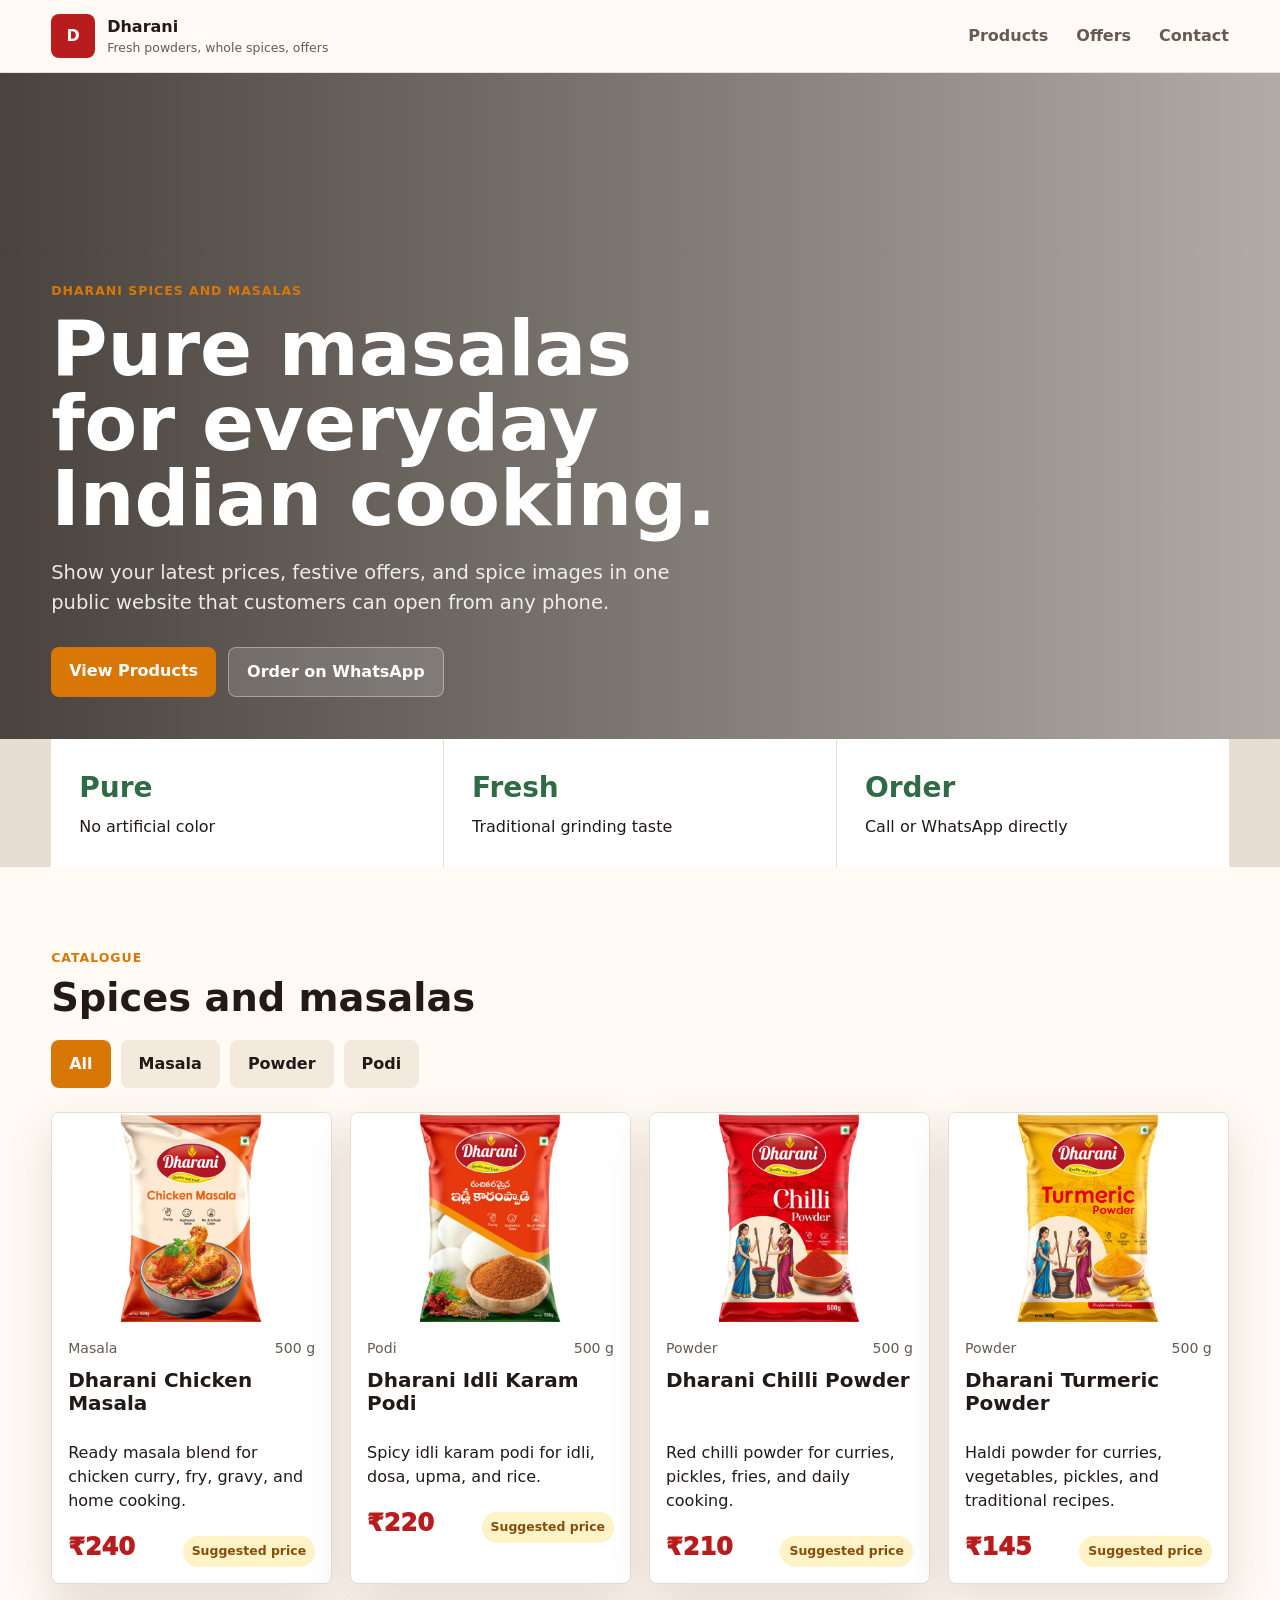
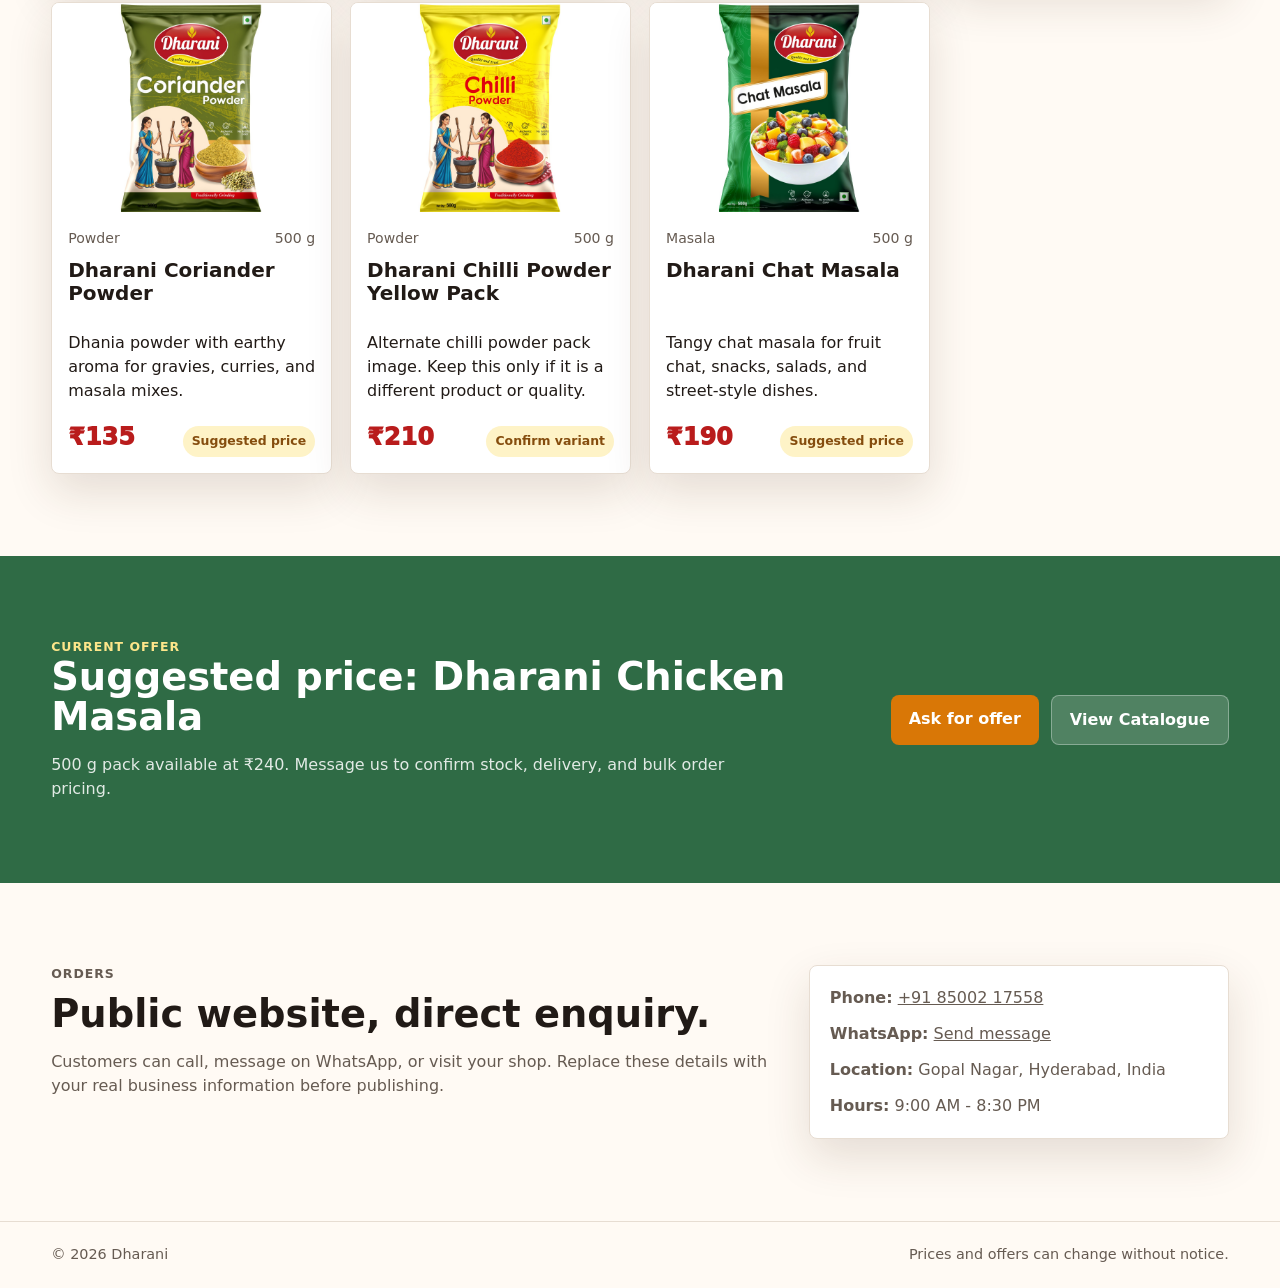
==== index.html @ 0cfca2ae "Update homepage highlights" ====
<!doctype html>
<html lang="en">
  <head>
    <meta charset="utf-8">
    <meta name="viewport" content="width=device-width, initial-scale=1">
    <meta name="description" content="Dharani fresh Indian spices and masalas with public offers, prices, and direct WhatsApp ordering.">
    <title>Dharani Spices and Masalas</title>
    <link rel="preconnect" href="https://images.unsplash.com">
    <link rel="stylesheet" href="styles.css">
    <script src="https://identity.netlify.com/v1/netlify-identity-widget.js"></script>
  </head>
  <body>
    <header class="site-header">
      <a class="brand" href="#top" aria-label="Dharani home">
        <span class="brand-mark">D</span>
        <span>
          <strong>Dharani</strong>
          <small>Fresh powders, whole spices, offers</small>
        </span>
      </a>
      <nav class="nav" aria-label="Primary navigation">
        <a href="#products">Products</a>
        <a href="#offers">Offers</a>
        <a href="#contact">Contact</a>
      </nav>
    </header>

    <main id="top">
      <section class="hero">
        <div class="hero-copy">
          <p class="eyebrow">Dharani spices and masalas</p>
          <h1>Pure masalas for everyday Indian cooking.</h1>
          <p class="hero-text">Show your latest prices, festive offers, and spice images in one public website that customers can open from any phone.</p>
          <div class="hero-actions">
            <a class="button primary" href="#products">View Products</a>
            <a class="button secondary" id="whatsappHero" href="#contact">Order on WhatsApp</a>
          </div>
        </div>
      </section>

      <section class="section intro" aria-label="Store highlights">
        <div>
          <span class="metric">Pure</span>
          <span>No artificial color</span>
        </div>
        <div>
          <span class="metric">Fresh</span>
          <span>Traditional grinding taste</span>
        </div>
        <div>
          <span class="metric">Order</span>
          <span>Call or WhatsApp directly</span>
        </div>
      </section>

      <section class="section" id="products">
        <div class="section-heading">
          <p class="eyebrow">Catalogue</p>
          <h2>Spices and masalas</h2>
        </div>
        <div class="toolbar" role="group" aria-label="Product filters">
          <button class="filter active" type="button" data-filter="all">All</button>
          <button class="filter" type="button" data-filter="Masala">Masala</button>
          <button class="filter" type="button" data-filter="Powder">Powder</button>
          <button class="filter" type="button" data-filter="Podi">Podi</button>
        </div>
        <div class="product-grid" id="productGrid" aria-live="polite"></div>
      </section>

      <section class="section offer-band" id="offers">
        <div>
          <p class="eyebrow">Current offer</p>
          <h2 id="offerTitle">Loading offer...</h2>
          <p id="offerText">Please wait while products are loaded.</p>
        </div>
        <div class="offer-actions">
          <a class="button primary" id="offerWhatsapp" href="#contact">Ask for offer</a>
          <a class="button light" href="downloads/dharani-catalogue.pdf" target="_blank" rel="noopener">View Catalogue</a>
        </div>
      </section>

      <section class="section contact" id="contact">
        <div>
          <p class="eyebrow">Orders</p>
          <h2>Public website, direct enquiry.</h2>
          <p>Customers can call, message on WhatsApp, or visit your shop. Replace these details with your real business information before publishing.</p>
        </div>
        <div class="contact-panel">
          <p><strong>Phone:</strong> <a id="phoneLink" href="tel:+918500217558">+91 85002 17558</a></p>
          <p><strong>WhatsApp:</strong> <a id="whatsappLink" href="https://wa.me/918500217558">Send message</a></p>
          <p><strong>Location:</strong> Gopal Nagar, Hyderabad, India</p>
          <p><strong>Hours:</strong> 9:00 AM - 8:30 PM</p>
        </div>
      </section>
    </main>

    <footer class="footer">
      <span>&copy; <span id="year"></span> Dharani</span>
      <span>Prices and offers can change without notice.</span>
    </footer>

    <script src="app.js"></script>
    <script>
      if (window.netlifyIdentity) {
        window.netlifyIdentity.on("init", (user) => {
          if (!user && window.location.hash.includes("_token=")) {
            window.netlifyIdentity.open();
          }
        });
      }
    </script>
  </body>
</html>
---- styles.css ----
:root {
  --ink: #211a16;
  --muted: #665b52;
  --line: #e7ddd2;
  --paper: #fffaf4;
  --surface: #ffffff;
  --saffron: #d97706;
  --chilli: #b91c1c;
  --leaf: #2f6b45;
  --shadow: 0 18px 45px rgba(71, 43, 24, 0.14);
}

* {
  box-sizing: border-box;
}

html {
  scroll-behavior: smooth;
}

body {
  margin: 0;
  background: var(--paper);
  color: var(--ink);
  font-family: Inter, ui-sans-serif, system-ui, -apple-system, BlinkMacSystemFont, "Segoe UI", sans-serif;
  line-height: 1.5;
}

a {
  color: inherit;
}

.site-header {
  position: sticky;
  top: 0;
  z-index: 10;
  display: flex;
  align-items: center;
  justify-content: space-between;
  gap: 20px;
  padding: 14px clamp(18px, 4vw, 52px);
  background: rgba(255, 250, 244, 0.92);
  border-bottom: 1px solid rgba(231, 221, 210, 0.85);
  backdrop-filter: blur(12px);
}

.brand {
  display: flex;
  align-items: center;
  gap: 12px;
  text-decoration: none;
}

.brand-mark {
  display: grid;
  width: 44px;
  height: 44px;
  place-items: center;
  border-radius: 8px;
  background: var(--chilli);
  color: white;
  font-weight: 800;
  letter-spacing: 0;
}

.brand strong,
.brand small {
  display: block;
}

.brand small {
  color: var(--muted);
  font-size: 0.78rem;
}

.nav {
  display: flex;
  gap: clamp(12px, 3vw, 28px);
  color: var(--muted);
  font-weight: 700;
}

.nav a {
  text-decoration: none;
}

.hero {
  min-height: 74vh;
  display: grid;
  align-items: end;
  padding: clamp(60px, 9vw, 112px) clamp(18px, 4vw, 52px) 42px;
  color: white;
  background:
    linear-gradient(90deg, rgba(33, 26, 22, 0.82), rgba(33, 26, 22, 0.35)),
    url("https://images.unsplash.com/photo-1596040033229-a9821ebd058d?auto=format&fit=crop&w=1800&q=80") center / cover;
}

.hero-copy {
  max-width: 720px;
}

.eyebrow {
  margin: 0 0 10px;
  color: var(--saffron);
  font-size: 0.78rem;
  font-weight: 900;
  letter-spacing: 0.08em;
  text-transform: uppercase;
}

.hero h1 {
  max-width: 760px;
  margin: 0;
  font-size: clamp(2.45rem, 6vw, 5.4rem);
  line-height: 0.98;
  letter-spacing: 0;
}

.hero-text {
  max-width: 620px;
  margin: 22px 0 0;
  color: rgba(255, 255, 255, 0.88);
  font-size: clamp(1rem, 2vw, 1.22rem);
}

.hero-actions {
  display: flex;
  flex-wrap: wrap;
  gap: 12px;
  margin-top: 30px;
}

.button,
.filter {
  min-height: 44px;
  border: 0;
  border-radius: 8px;
  padding: 12px 18px;
  font: inherit;
  font-weight: 850;
  text-decoration: none;
  cursor: pointer;
}

.button.primary,
.filter.active {
  background: var(--saffron);
  color: white;
}

.button.secondary {
  background: rgba(255, 255, 255, 0.14);
  color: white;
  border: 1px solid rgba(255, 255, 255, 0.35);
}

.button.light {
  background: rgba(255, 255, 255, 0.16);
  color: white;
  border: 1px solid rgba(255, 255, 255, 0.32);
}

.section {
  padding: clamp(42px, 7vw, 82px) clamp(18px, 4vw, 52px);
}

.intro {
  display: grid;
  grid-template-columns: repeat(3, minmax(0, 1fr));
  gap: 1px;
  padding-top: 0;
  padding-bottom: 0;
  background: var(--line);
}

.intro div {
  min-height: 128px;
  display: grid;
  align-content: center;
  gap: 6px;
  padding: 28px;
  background: var(--surface);
}

.metric {
  color: var(--leaf);
  font-size: 1.75rem;
  font-weight: 900;
}

.section-heading {
  max-width: 760px;
  margin-bottom: 22px;
}

.section-heading h2,
.offer-band h2,
.contact h2 {
  margin: 0;
  font-size: clamp(1.8rem, 3vw, 3rem);
  line-height: 1.05;
}

.toolbar {
  display: flex;
  flex-wrap: wrap;
  gap: 10px;
  margin-bottom: 24px;
}

.filter {
  background: #f4e9dd;
  color: var(--ink);
}

.product-grid {
  display: grid;
  grid-template-columns: repeat(4, minmax(0, 1fr));
  gap: 18px;
}

.product-card {
  overflow: hidden;
  border: 1px solid var(--line);
  border-radius: 8px;
  background: var(--surface);
  box-shadow: var(--shadow);
}

.product-card img {
  width: 100%;
  aspect-ratio: 4 / 3;
  object-fit: cover;
  display: block;
  background: #eee3d6;
}

.product-body {
  padding: 16px;
}

.product-meta {
  display: flex;
  align-items: center;
  justify-content: space-between;
  gap: 10px;
  color: var(--muted);
  font-size: 0.88rem;
}

.product-card h3 {
  min-height: 56px;
  margin: 10px 0;
  font-size: 1.25rem;
  line-height: 1.15;
}

.price-row {
  display: flex;
  align-items: baseline;
  justify-content: space-between;
  gap: 12px;
  margin-top: 14px;
}

.price {
  color: var(--chilli);
  font-size: 1.5rem;
  font-weight: 950;
}

.offer-tag {
  display: inline-flex;
  align-items: center;
  min-height: 30px;
  padding: 6px 9px;
  border-radius: 999px;
  background: #fef3c7;
  color: #854d0e;
  font-size: 0.78rem;
  font-weight: 900;
}

.offer-band {
  display: grid;
  grid-template-columns: 1fr auto;
  align-items: center;
  gap: 24px;
  background: var(--leaf);
  color: white;
}

.offer-band .eyebrow {
  color: #fde68a;
}

.offer-band p {
  max-width: 720px;
  margin-bottom: 0;
  color: rgba(255, 255, 255, 0.86);
}

.offer-actions {
  display: flex;
  flex-wrap: wrap;
  justify-content: flex-end;
  gap: 12px;
}

.contact {
  display: grid;
  grid-template-columns: minmax(0, 1fr) minmax(280px, 420px);
  gap: 28px;
  align-items: start;
}

.contact p {
  color: var(--muted);
}

.contact-panel {
  border: 1px solid var(--line);
  border-radius: 8px;
  padding: 20px;
  background: var(--surface);
  box-shadow: var(--shadow);
}

.contact-panel p {
  margin: 0 0 12px;
}

.contact-panel p:last-child {
  margin-bottom: 0;
}

.footer {
  display: flex;
  justify-content: space-between;
  gap: 18px;
  padding: 22px clamp(18px, 4vw, 52px);
  border-top: 1px solid var(--line);
  color: var(--muted);
  font-size: 0.9rem;
}

@media (max-width: 980px) {
  .product-grid {
    grid-template-columns: repeat(2, minmax(0, 1fr));
  }
}

@media (max-width: 720px) {
  .site-header,
  .footer,
  .offer-band,
  .contact {
    grid-template-columns: 1fr;
  }

  .site-header {
    display: grid;
  }

  .nav {
    width: 100%;
    justify-content: space-between;
  }

  .intro,
  .product-grid {
    grid-template-columns: 1fr;
  }

  .hero {
    min-height: 78vh;
  }
}
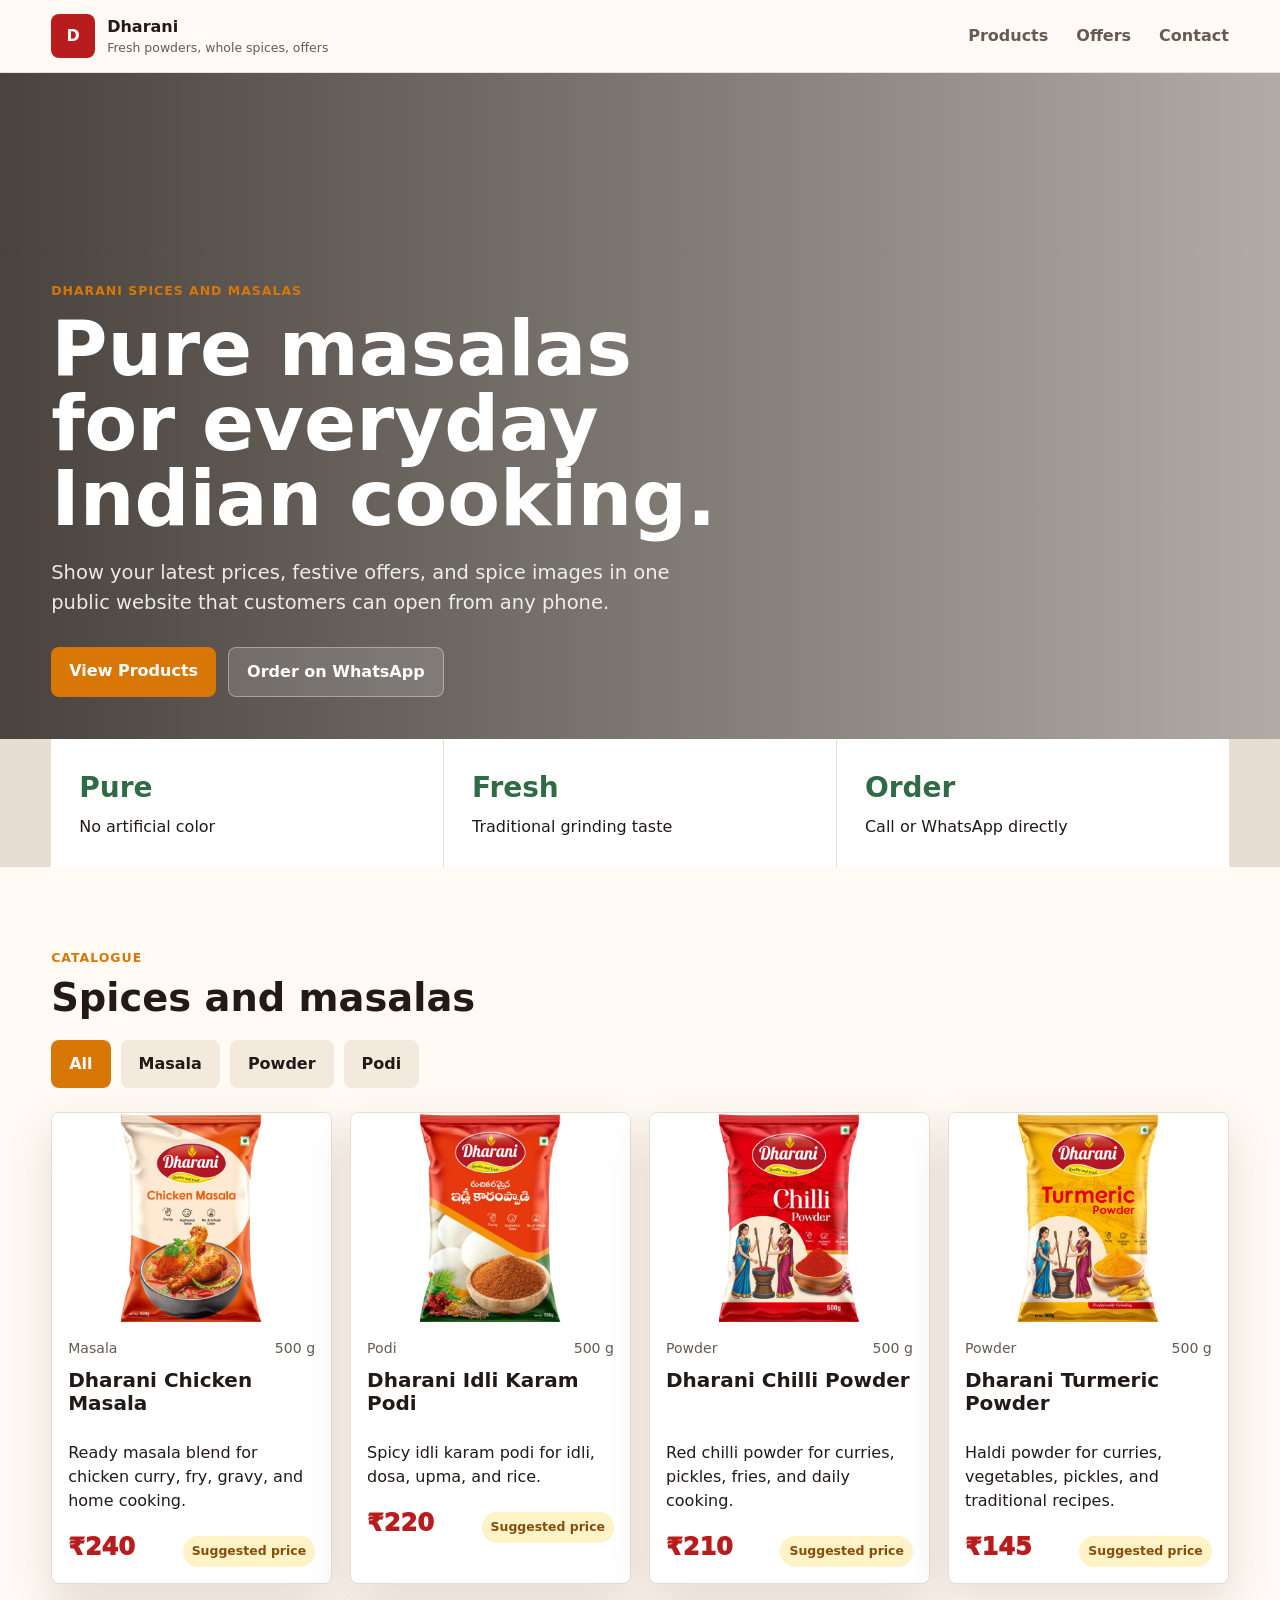
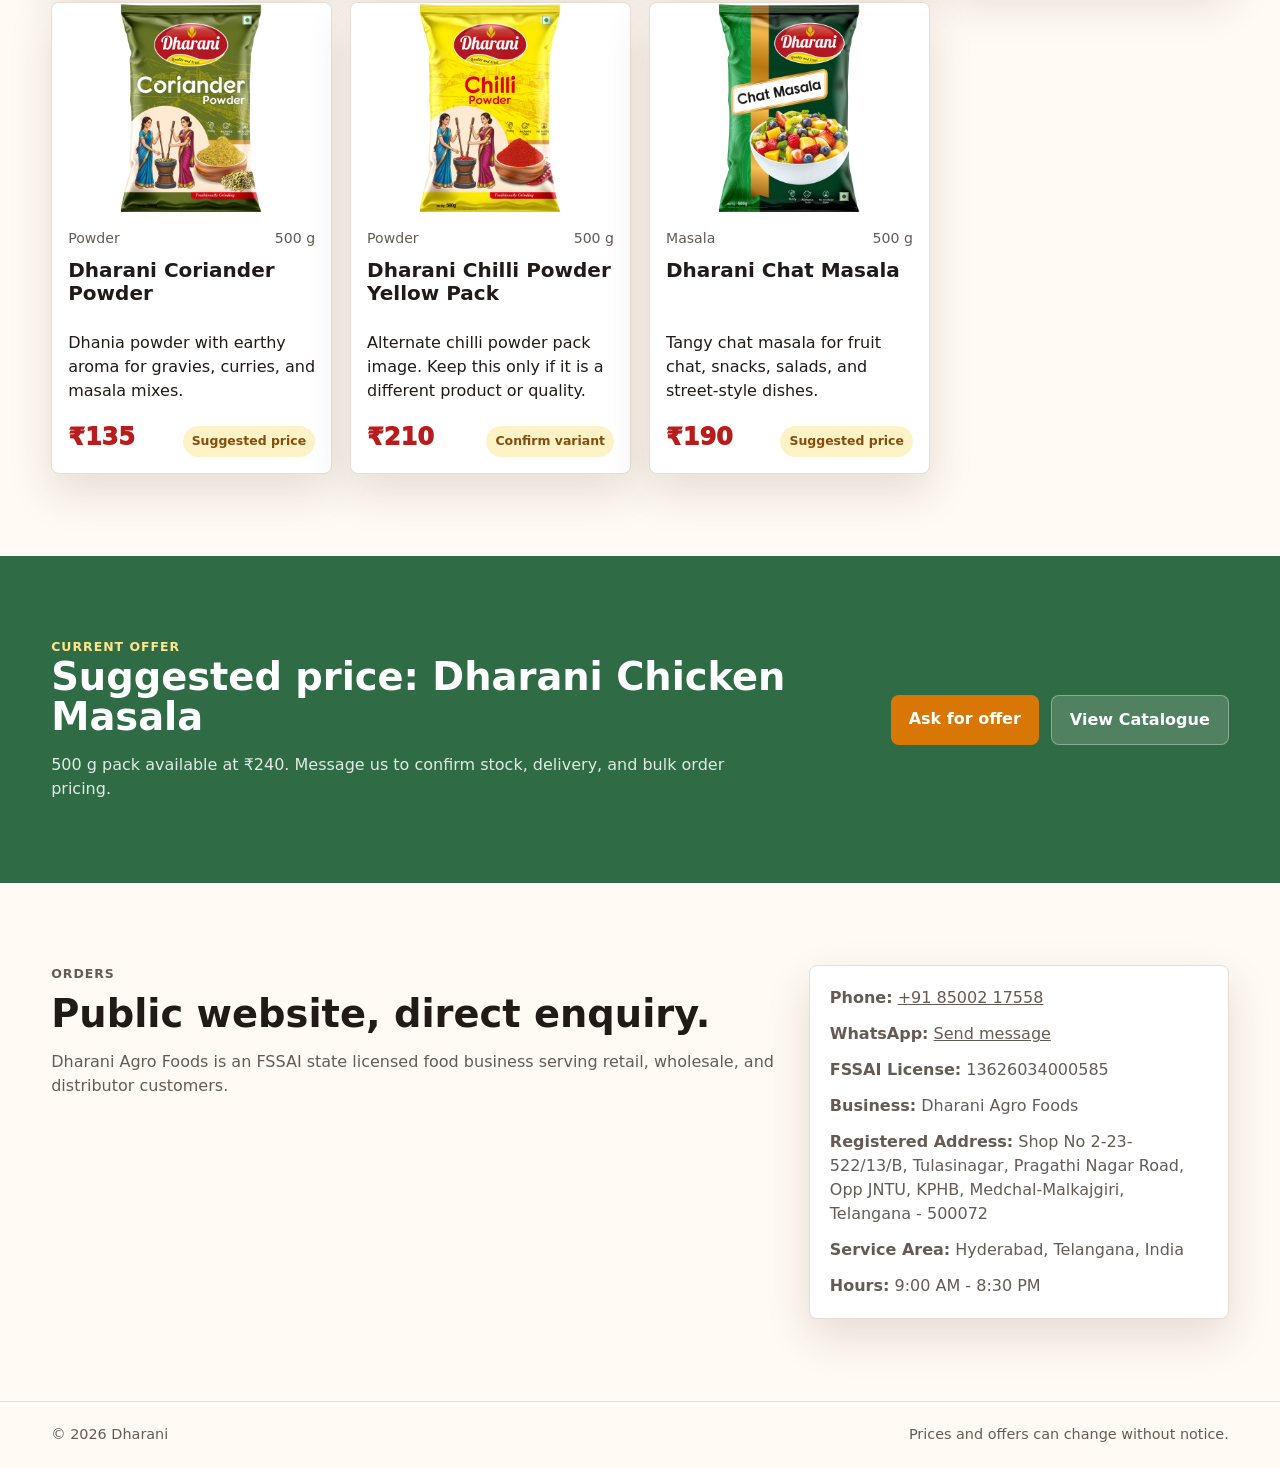
==== commit c6c48af5: "Add FSSAI business details" ====
--- a/index.html
+++ b/index.html
@@ -83,12 +83,15 @@
         <div>
           <p class="eyebrow">Orders</p>
           <h2>Public website, direct enquiry.</h2>
-          <p>Customers can call, message on WhatsApp, or visit your shop. Replace these details with your real business information before publishing.</p>
+          <p>Dharani Agro Foods is an FSSAI state licensed food business serving retail, wholesale, and distributor customers.</p>
         </div>
         <div class="contact-panel">
           <p><strong>Phone:</strong> <a id="phoneLink" href="tel:+918500217558">+91 85002 17558</a></p>
           <p><strong>WhatsApp:</strong> <a id="whatsappLink" href="https://wa.me/918500217558">Send message</a></p>
-          <p><strong>Location:</strong> Gopal Nagar, Hyderabad, India</p>
+          <p><strong>FSSAI License:</strong> 13626034000585</p>
+          <p><strong>Business:</strong> Dharani Agro Foods</p>
+          <p><strong>Registered Address:</strong> Shop No 2-23-522/13/B, Tulasinagar, Pragathi Nagar Road, Opp JNTU, KPHB, Medchal-Malkajgiri, Telangana - 500072</p>
+          <p><strong>Service Area:</strong> Hyderabad, Telangana, India</p>
           <p><strong>Hours:</strong> 9:00 AM - 8:30 PM</p>
         </div>
       </section>
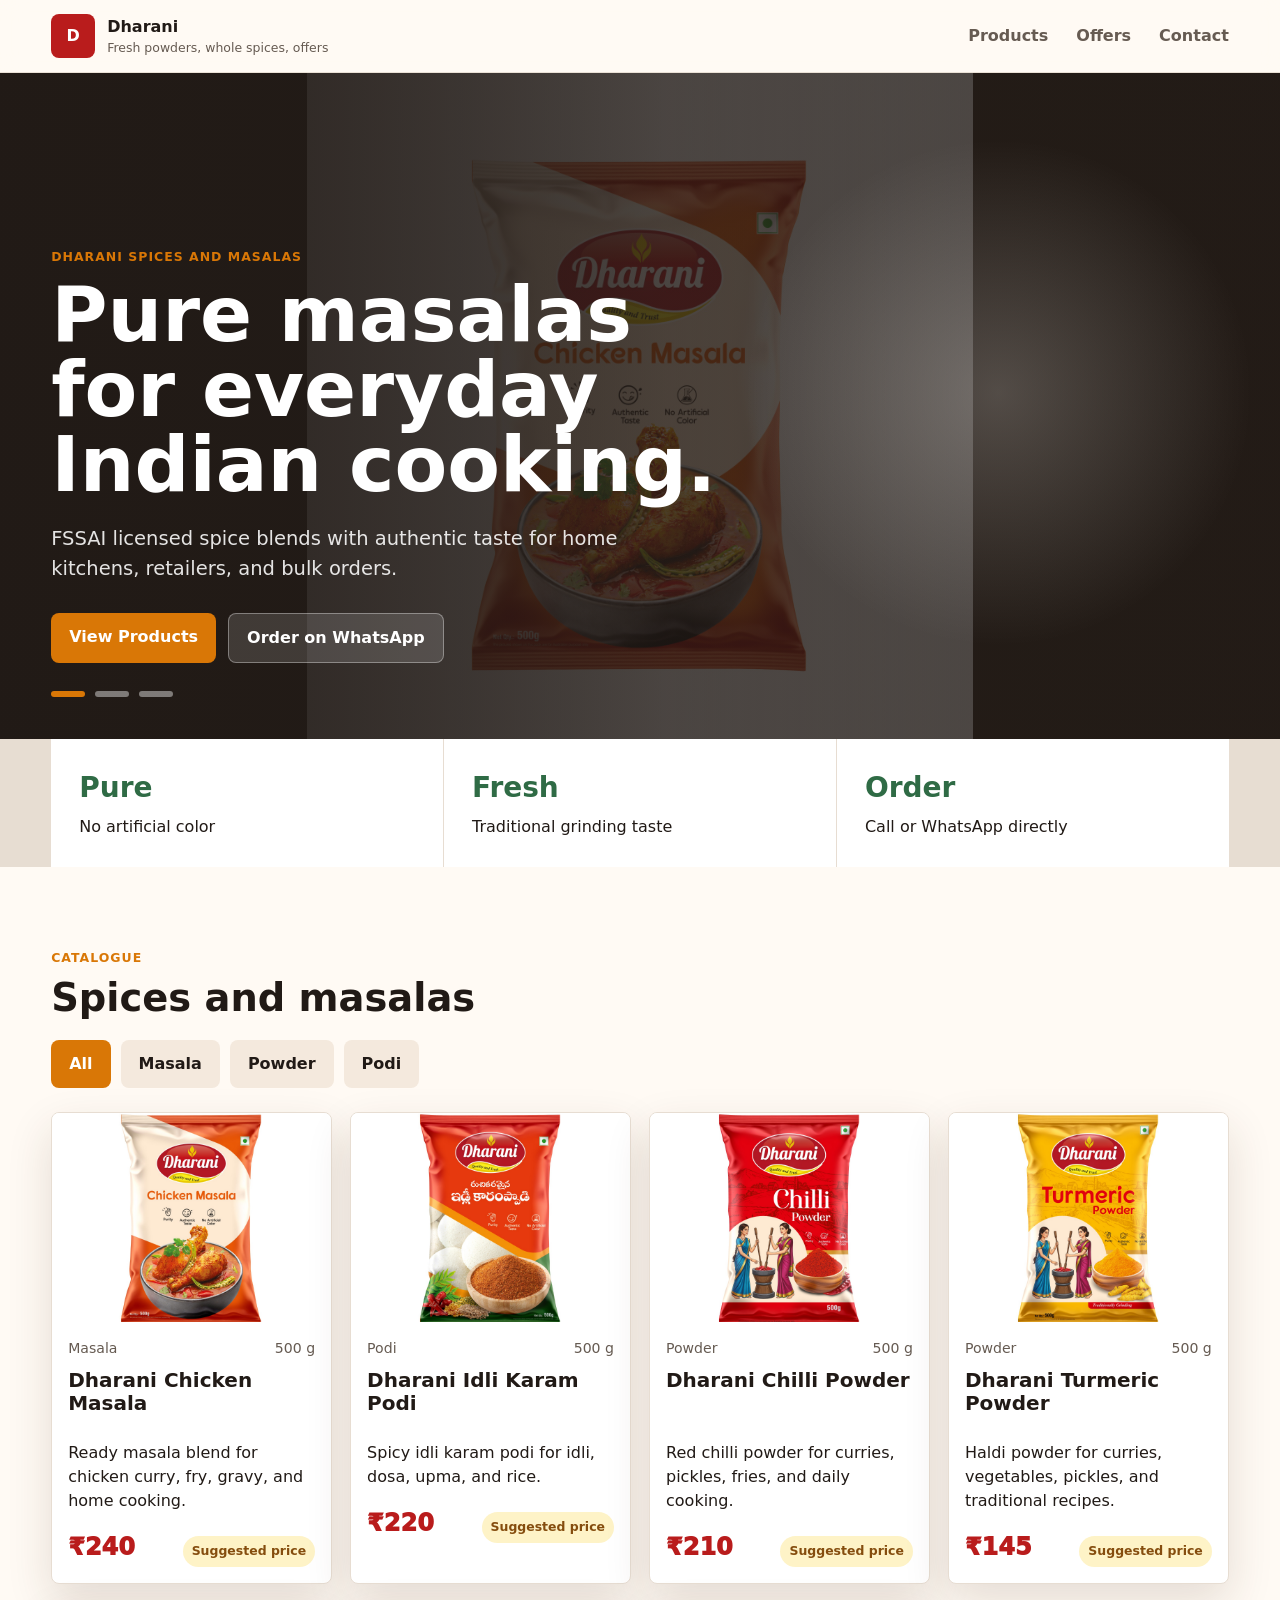
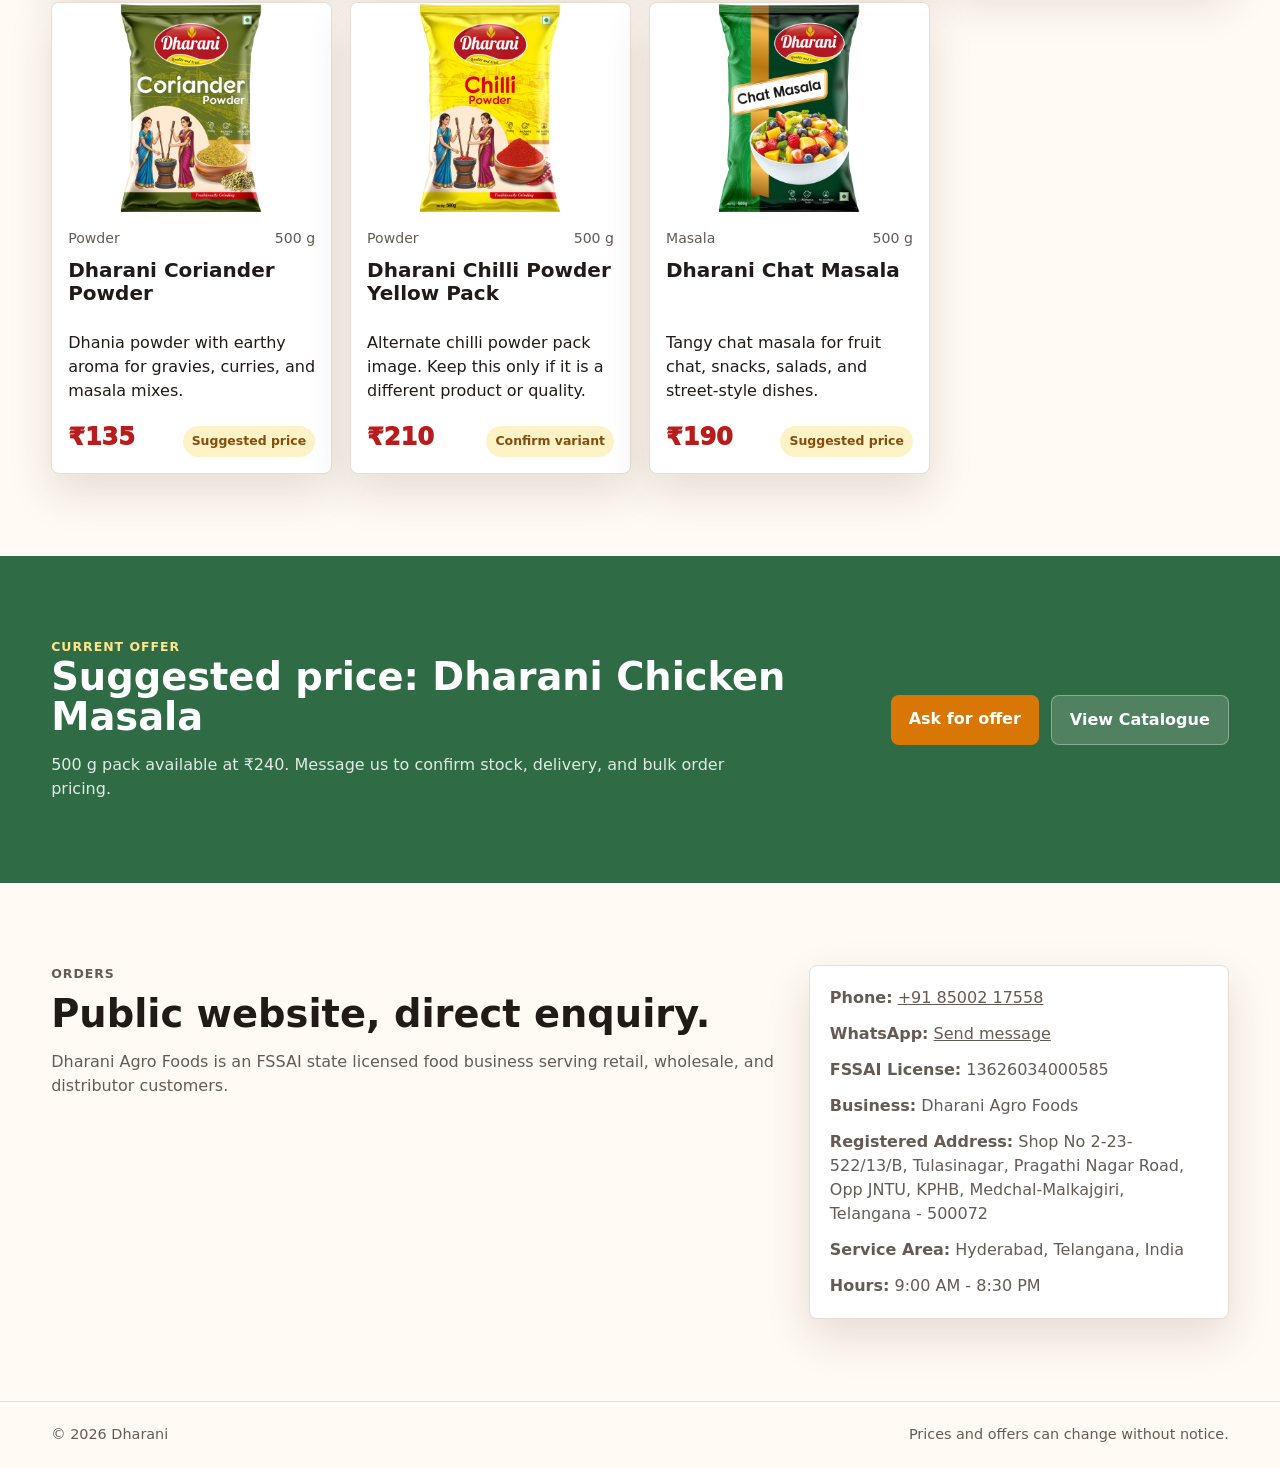
==== commit 011d8cc4: "Add rotating hero banner" ====
--- a/index.html
+++ b/index.html
@@ -26,14 +26,19 @@
     </header>
 
     <main id="top">
-      <section class="hero">
+      <section class="hero" id="hero">
         <div class="hero-copy">
-          <p class="eyebrow">Dharani spices and masalas</p>
-          <h1>Pure masalas for everyday Indian cooking.</h1>
-          <p class="hero-text">Show your latest prices, festive offers, and spice images in one public website that customers can open from any phone.</p>
+          <p class="eyebrow" id="heroEyebrow">Dharani spices and masalas</p>
+          <h1 id="heroTitle">Pure masalas for everyday Indian cooking.</h1>
+          <p class="hero-text" id="heroText">FSSAI licensed spice blends with authentic taste for home kitchens, retailers, and bulk orders.</p>
           <div class="hero-actions">
             <a class="button primary" href="#products">View Products</a>
             <a class="button secondary" id="whatsappHero" href="#contact">Order on WhatsApp</a>
+          </div>
+          <div class="hero-dots" aria-label="Featured banner slides">
+            <button class="hero-dot active" type="button" data-slide="0" aria-label="Show pure masalas slide"></button>
+            <button class="hero-dot" type="button" data-slide="1" aria-label="Show traditional grinding slide"></button>
+            <button class="hero-dot" type="button" data-slide="2" aria-label="Show wholesale orders slide"></button>
           </div>
         </div>
       </section>
--- a/styles.css
+++ b/styles.css
@@ -85,14 +85,29 @@
 }
 
 .hero {
+  position: relative;
+  isolation: isolate;
   min-height: 74vh;
   display: grid;
   align-items: end;
   padding: clamp(60px, 9vw, 112px) clamp(18px, 4vw, 52px) 42px;
   color: white;
+  overflow: hidden;
   background:
     linear-gradient(90deg, rgba(33, 26, 22, 0.82), rgba(33, 26, 22, 0.35)),
-    url("https://images.unsplash.com/photo-1596040033229-a9821ebd058d?auto=format&fit=crop&w=1800&q=80") center / cover;
+    var(--hero-image, url("images/dharani-chicken-masala-500g.jpeg")) center / contain no-repeat,
+    #2a2018;
+  transition: background-image 420ms ease;
+}
+
+.hero::before {
+  content: "";
+  position: absolute;
+  inset: 0;
+  z-index: -1;
+  background:
+    radial-gradient(circle at 78% 48%, rgba(255, 250, 244, 0.22), transparent 24%),
+    linear-gradient(90deg, rgba(33, 26, 22, 0.9), rgba(33, 26, 22, 0.56) 52%, rgba(33, 26, 22, 0.72));
 }
 
 .hero-copy {
@@ -128,6 +143,26 @@
   flex-wrap: wrap;
   gap: 12px;
   margin-top: 30px;
+}
+
+.hero-dots {
+  display: flex;
+  gap: 10px;
+  margin-top: 28px;
+}
+
+.hero-dot {
+  width: 34px;
+  height: 6px;
+  border: 0;
+  border-radius: 999px;
+  padding: 0;
+  background: rgba(255, 255, 255, 0.42);
+  cursor: pointer;
+}
+
+.hero-dot.active {
+  background: var(--saffron);
 }
 
 .button,
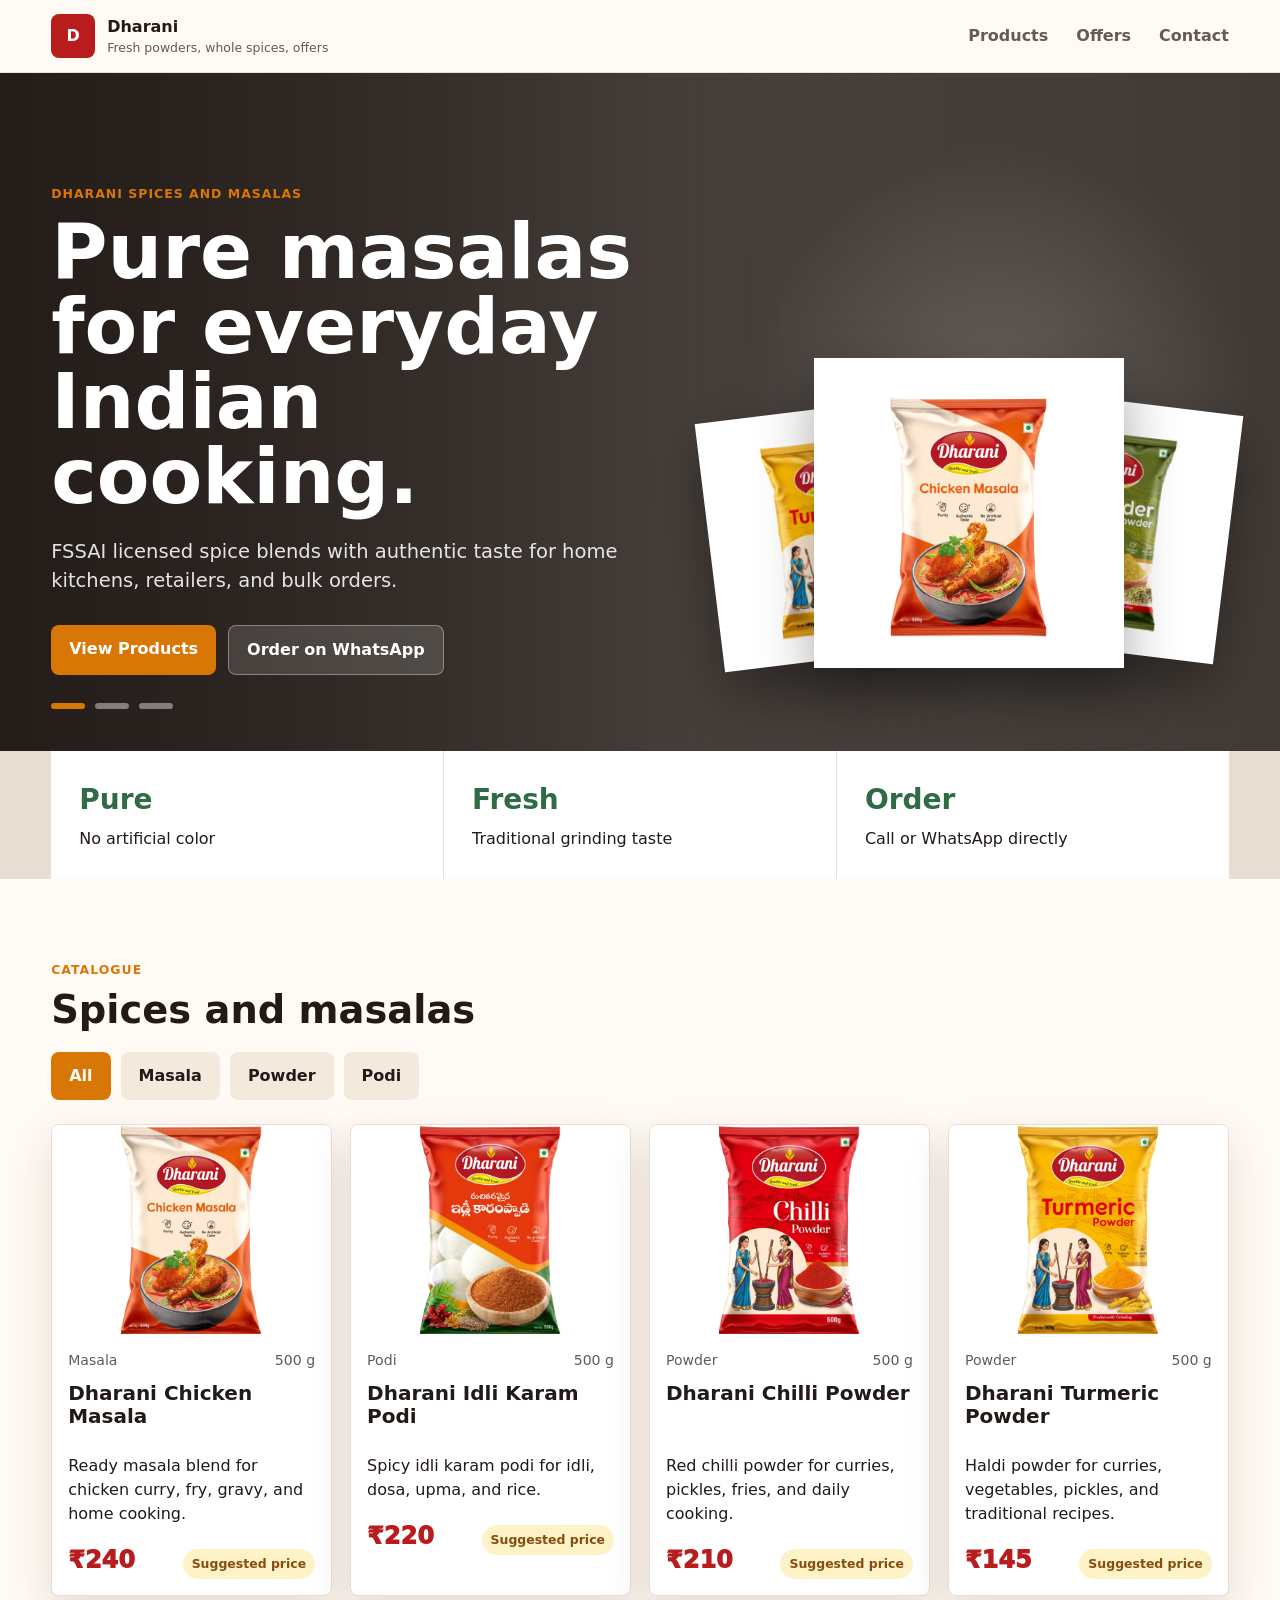
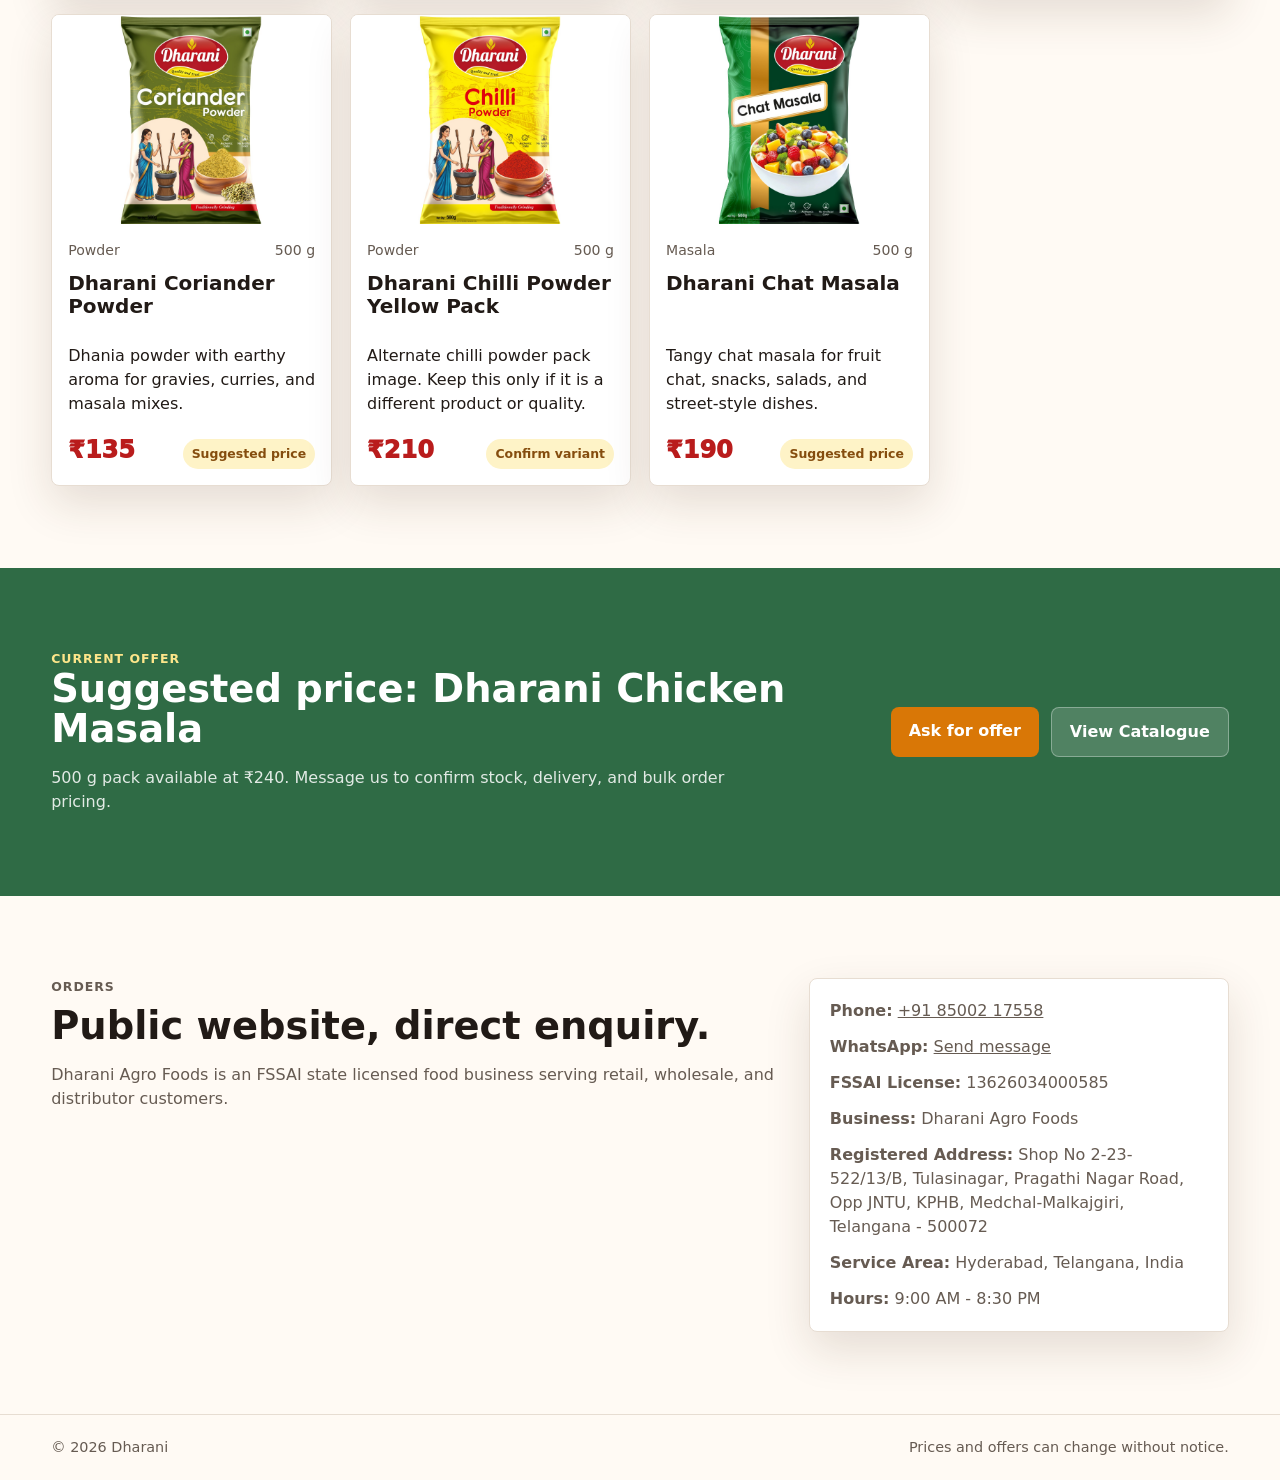
==== commit 6315d006: "Refine hero with product collage" ====
--- a/index.html
+++ b/index.html
@@ -40,6 +40,11 @@
             <button class="hero-dot" type="button" data-slide="1" aria-label="Show traditional grinding slide"></button>
             <button class="hero-dot" type="button" data-slide="2" aria-label="Show wholesale orders slide"></button>
           </div>
+        </div>
+        <div class="hero-collage" aria-hidden="true">
+          <img class="hero-pack hero-pack-main" src="images/dharani-chicken-masala-500g.jpeg" alt="">
+          <img class="hero-pack hero-pack-left" src="images/dharani-turmeric-powder-500g.jpeg" alt="">
+          <img class="hero-pack hero-pack-right" src="images/dharani-coriander-powder-500g.jpeg" alt="">
         </div>
       </section>
 
--- a/styles.css
+++ b/styles.css
@@ -89,14 +89,15 @@
   isolation: isolate;
   min-height: 74vh;
   display: grid;
+  grid-template-columns: minmax(0, 1fr) minmax(320px, 42vw);
   align-items: end;
+  gap: clamp(20px, 4vw, 52px);
   padding: clamp(60px, 9vw, 112px) clamp(18px, 4vw, 52px) 42px;
   color: white;
   overflow: hidden;
   background:
-    linear-gradient(90deg, rgba(33, 26, 22, 0.82), rgba(33, 26, 22, 0.35)),
-    var(--hero-image, url("images/dharani-chicken-masala-500g.jpeg")) center / contain no-repeat,
-    #2a2018;
+    linear-gradient(90deg, rgba(33, 26, 22, 0.88), rgba(33, 26, 22, 0.5)),
+    url("https://images.unsplash.com/photo-1596040033229-a9821ebd058d?auto=format&fit=crop&w=1800&q=80") center / cover;
   transition: background-image 420ms ease;
 }
 
@@ -106,12 +107,52 @@
   inset: 0;
   z-index: -1;
   background:
-    radial-gradient(circle at 78% 48%, rgba(255, 250, 244, 0.22), transparent 24%),
-    linear-gradient(90deg, rgba(33, 26, 22, 0.9), rgba(33, 26, 22, 0.56) 52%, rgba(33, 26, 22, 0.72));
+    radial-gradient(circle at 78% 48%, rgba(255, 250, 244, 0.18), transparent 24%),
+    linear-gradient(90deg, rgba(33, 26, 22, 0.9), rgba(33, 26, 22, 0.5) 52%, rgba(33, 26, 22, 0.72));
 }
 
 .hero-copy {
   max-width: 720px;
+}
+
+.hero-collage {
+  position: relative;
+  align-self: center;
+  width: min(100%, 520px);
+  height: clamp(300px, 43vw, 520px);
+  margin-left: auto;
+}
+
+.hero-pack {
+  position: absolute;
+  display: block;
+  width: clamp(150px, 20vw, 250px);
+  aspect-ratio: 4 / 5;
+  object-fit: contain;
+  border-radius: 8px;
+  filter: drop-shadow(0 24px 28px rgba(0, 0, 0, 0.34));
+}
+
+.hero-pack-main {
+  z-index: 3;
+  left: 50%;
+  bottom: 0;
+  width: clamp(190px, 25vw, 310px);
+  transform: translateX(-50%);
+}
+
+.hero-pack-left {
+  z-index: 2;
+  left: 0;
+  bottom: 18px;
+  transform: rotate(-7deg);
+}
+
+.hero-pack-right {
+  z-index: 1;
+  right: 0;
+  bottom: 26px;
+  transform: rotate(7deg);
 }
 
 .eyebrow {
@@ -408,6 +449,21 @@
   }
 
   .hero {
+    grid-template-columns: 1fr;
     min-height: 78vh;
   }
-}
+
+  .hero-collage {
+    width: min(100%, 360px);
+    height: 230px;
+    margin: 22px auto 0;
+  }
+
+  .hero-pack {
+    width: 130px;
+  }
+
+  .hero-pack-main {
+    width: 170px;
+  }
+}
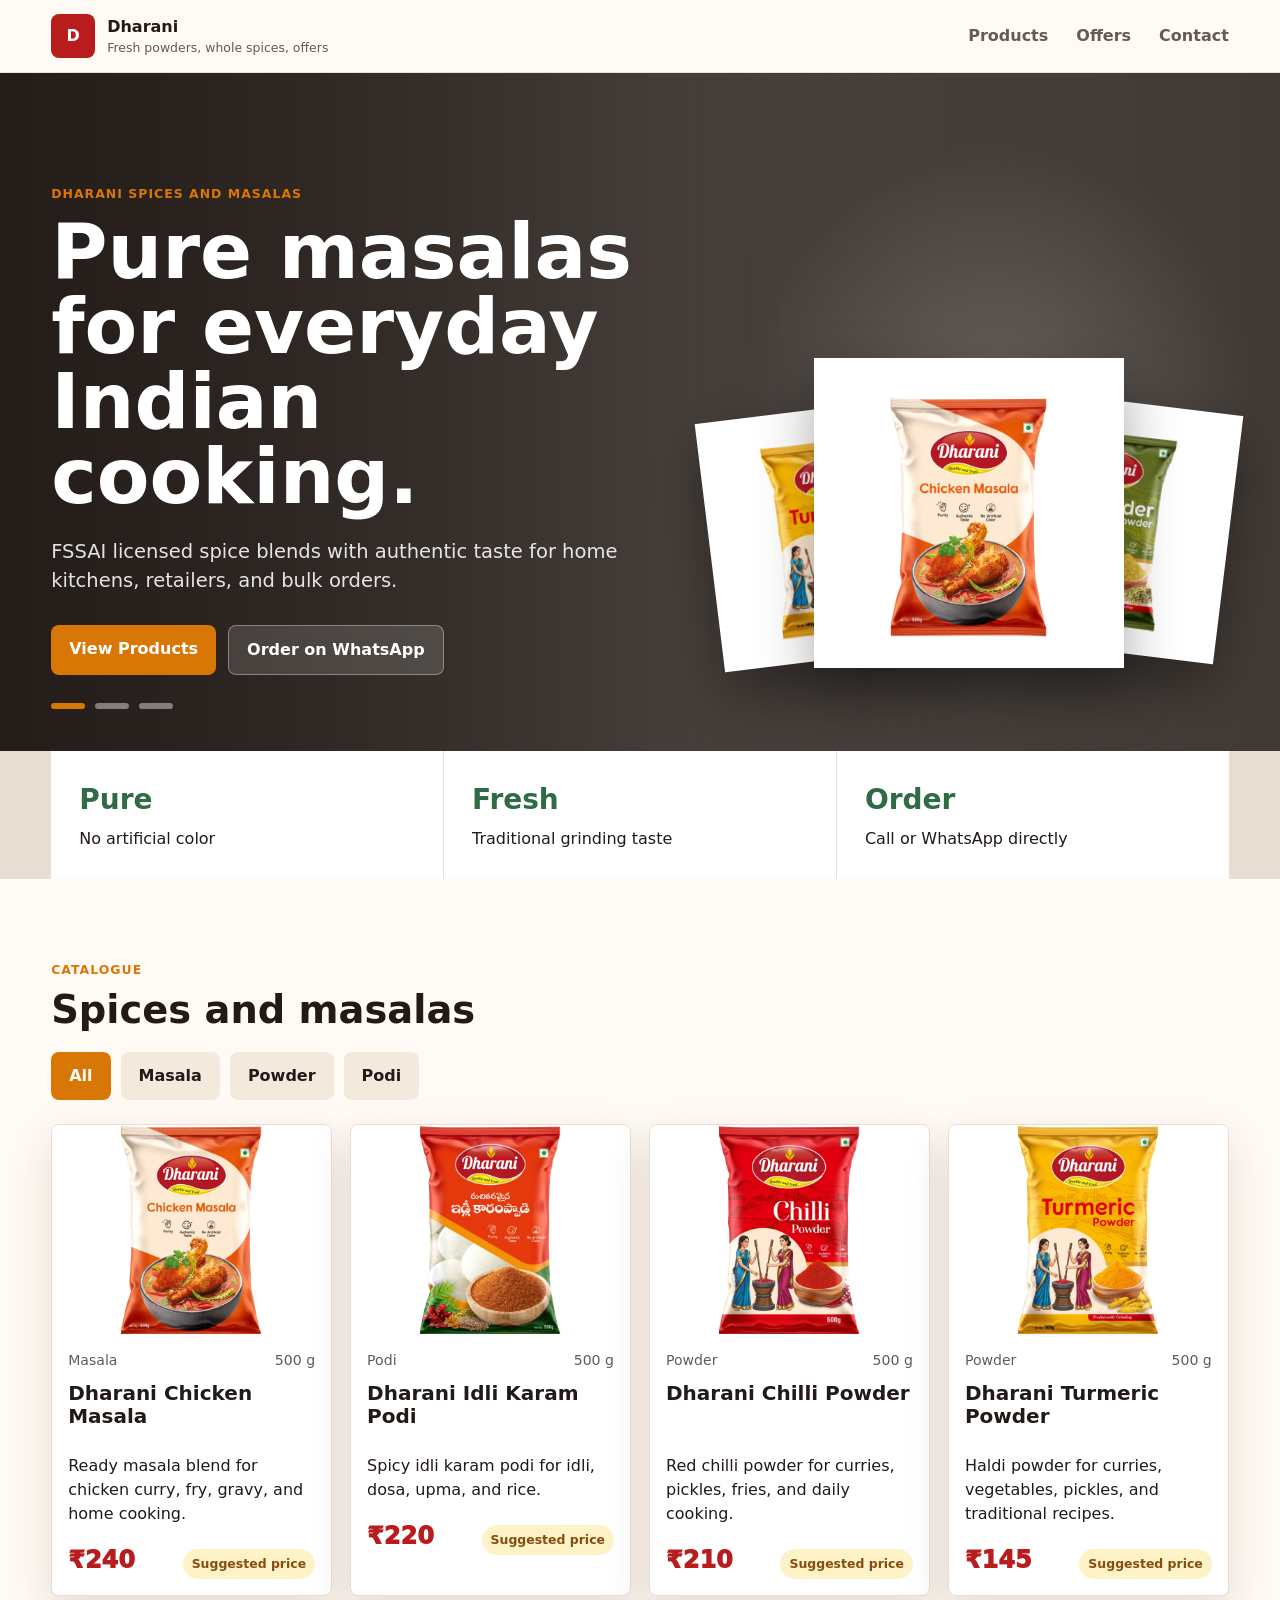
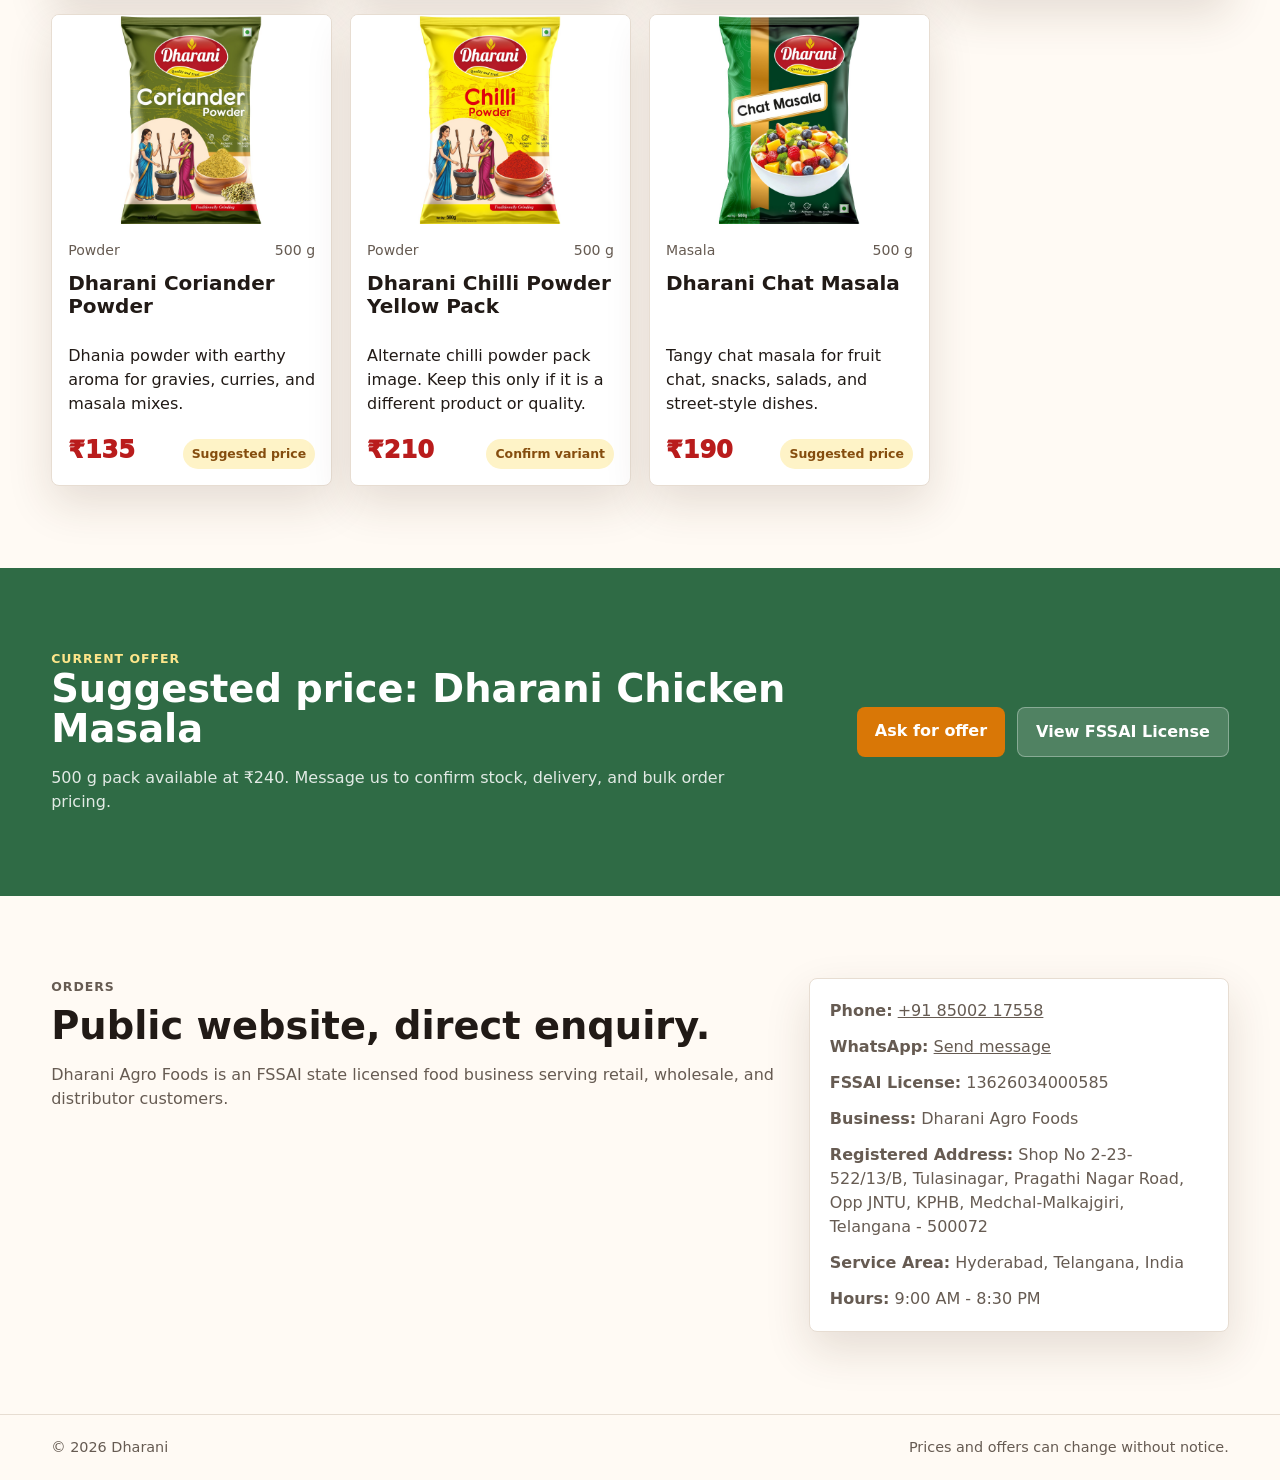
==== commit b7db688e: "Clarify FSSAI license link" ====
--- a/index.html
+++ b/index.html
@@ -85,7 +85,7 @@
         </div>
         <div class="offer-actions">
           <a class="button primary" id="offerWhatsapp" href="#contact">Ask for offer</a>
-          <a class="button light" href="downloads/dharani-catalogue.pdf" target="_blank" rel="noopener">View Catalogue</a>
+          <a class="button light" href="downloads/dharani-catalogue.pdf" target="_blank" rel="noopener">View FSSAI License</a>
         </div>
       </section>
 
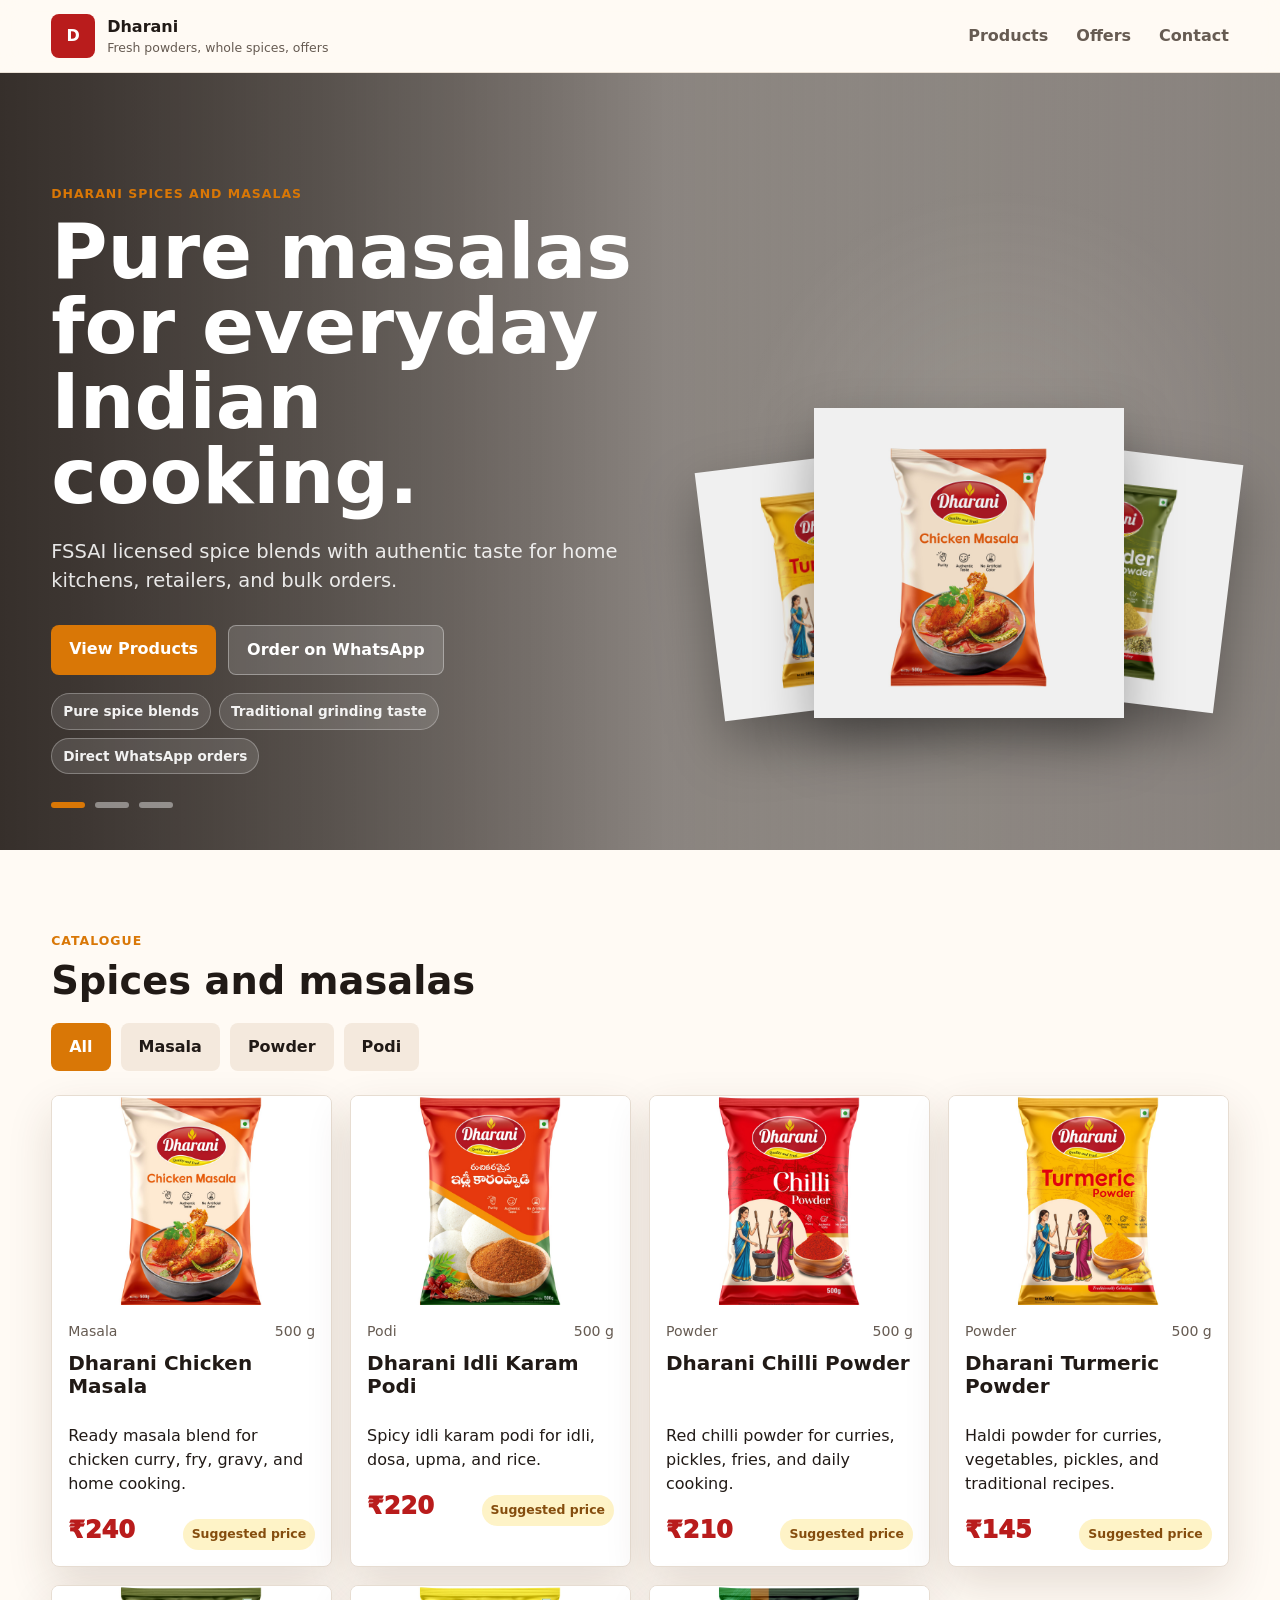
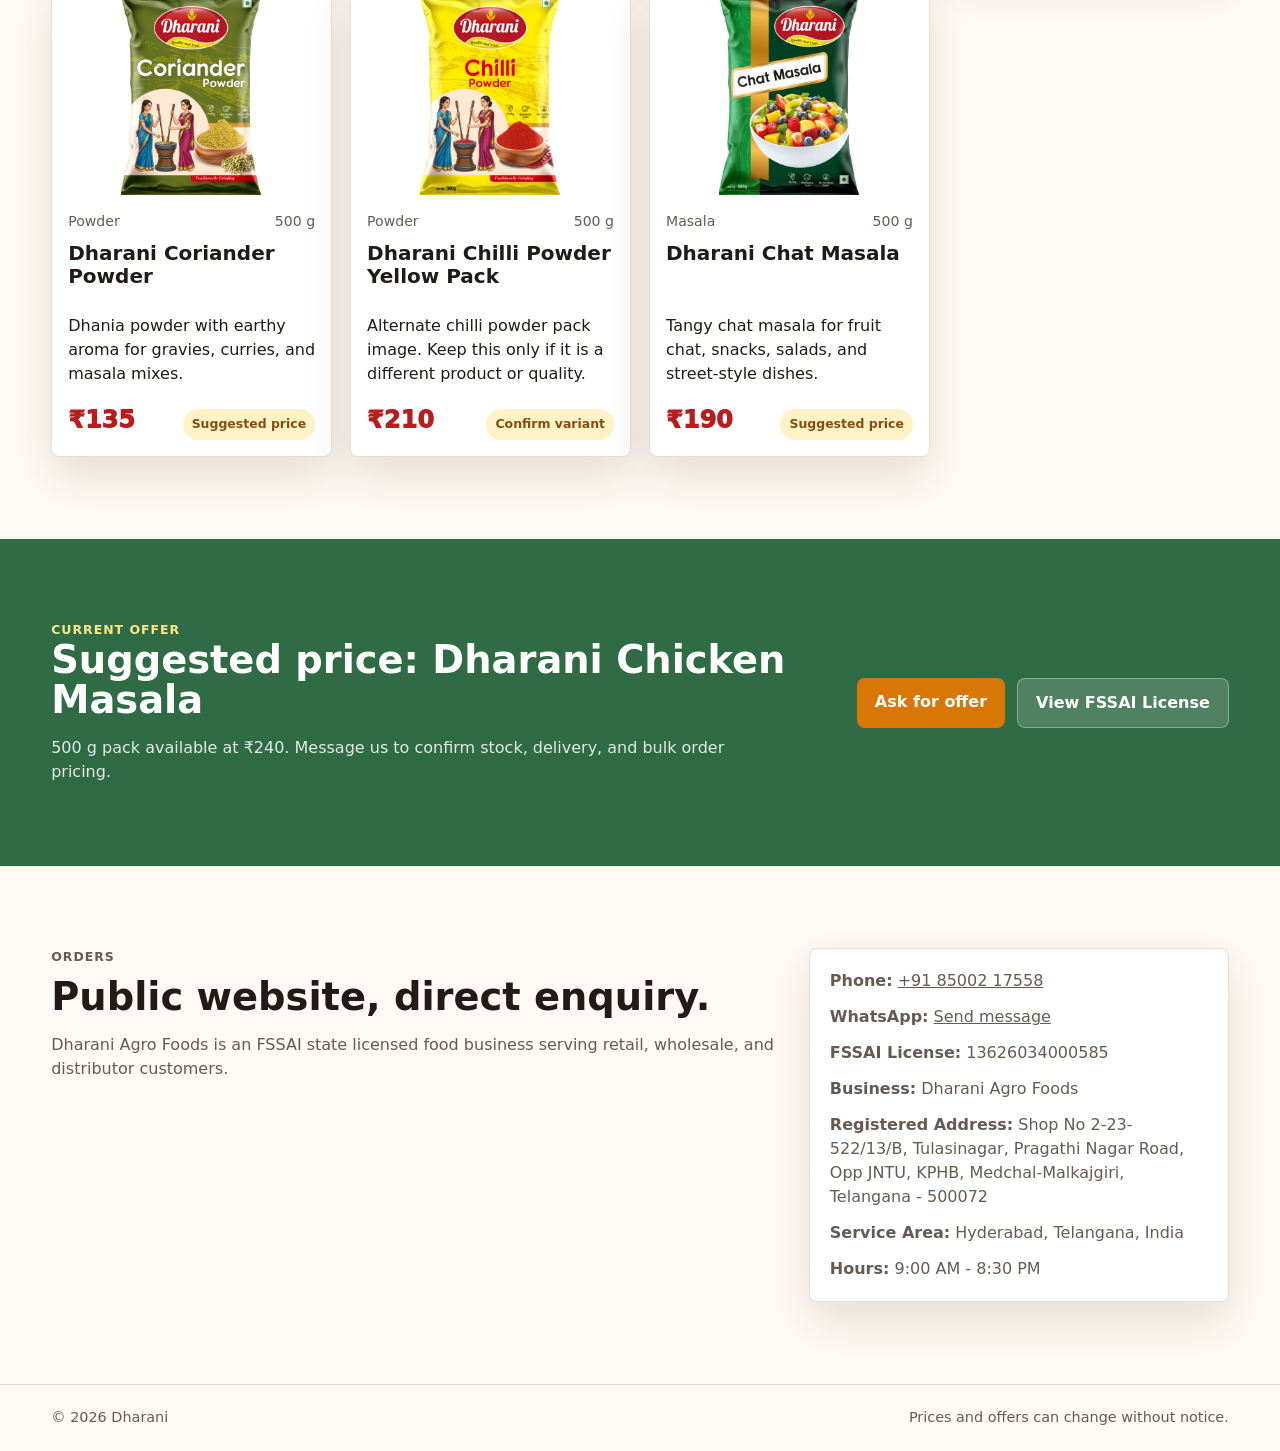
==== commit 1c354d7b: "Move highlights into hero" ====
--- a/index.html
+++ b/index.html
@@ -35,6 +35,11 @@
             <a class="button primary" href="#products">View Products</a>
             <a class="button secondary" id="whatsappHero" href="#contact">Order on WhatsApp</a>
           </div>
+          <div class="hero-badges" aria-label="Dharani quality highlights">
+            <span>Pure spice blends</span>
+            <span>Traditional grinding taste</span>
+            <span>Direct WhatsApp orders</span>
+          </div>
           <div class="hero-dots" aria-label="Featured banner slides">
             <button class="hero-dot active" type="button" data-slide="0" aria-label="Show pure masalas slide"></button>
             <button class="hero-dot" type="button" data-slide="1" aria-label="Show traditional grinding slide"></button>
@@ -45,21 +50,6 @@
           <img class="hero-pack hero-pack-main" src="images/dharani-chicken-masala-500g.jpeg" alt="">
           <img class="hero-pack hero-pack-left" src="images/dharani-turmeric-powder-500g.jpeg" alt="">
           <img class="hero-pack hero-pack-right" src="images/dharani-coriander-powder-500g.jpeg" alt="">
-        </div>
-      </section>
-
-      <section class="section intro" aria-label="Store highlights">
-        <div>
-          <span class="metric">Pure</span>
-          <span>No artificial color</span>
-        </div>
-        <div>
-          <span class="metric">Fresh</span>
-          <span>Traditional grinding taste</span>
-        </div>
-        <div>
-          <span class="metric">Order</span>
-          <span>Call or WhatsApp directly</span>
         </div>
       </section>
 
--- a/styles.css
+++ b/styles.css
@@ -96,7 +96,7 @@
   color: white;
   overflow: hidden;
   background:
-    linear-gradient(90deg, rgba(33, 26, 22, 0.88), rgba(33, 26, 22, 0.5)),
+    linear-gradient(90deg, rgba(33, 26, 22, 0.66), rgba(33, 26, 22, 0.2)),
     url("https://images.unsplash.com/photo-1596040033229-a9821ebd058d?auto=format&fit=crop&w=1800&q=80") center / cover;
   transition: background-image 420ms ease;
 }
@@ -107,8 +107,8 @@
   inset: 0;
   z-index: -1;
   background:
-    radial-gradient(circle at 78% 48%, rgba(255, 250, 244, 0.18), transparent 24%),
-    linear-gradient(90deg, rgba(33, 26, 22, 0.9), rgba(33, 26, 22, 0.5) 52%, rgba(33, 26, 22, 0.72));
+    radial-gradient(circle at 78% 48%, rgba(255, 250, 244, 0.1), transparent 24%),
+    linear-gradient(90deg, rgba(33, 26, 22, 0.72), rgba(33, 26, 22, 0.18) 52%, rgba(33, 26, 22, 0.42));
 }
 
 .hero-copy {
@@ -130,7 +130,7 @@
   aspect-ratio: 4 / 5;
   object-fit: contain;
   border-radius: 8px;
-  filter: drop-shadow(0 24px 28px rgba(0, 0, 0, 0.34));
+  filter: brightness(0.94) saturate(0.96) drop-shadow(0 24px 28px rgba(0, 0, 0, 0.34));
 }
 
 .hero-pack-main {
@@ -184,6 +184,26 @@
   flex-wrap: wrap;
   gap: 12px;
   margin-top: 30px;
+}
+
+.hero-badges {
+  display: flex;
+  flex-wrap: wrap;
+  gap: 8px;
+  margin-top: 18px;
+}
+
+.hero-badges span {
+  display: inline-flex;
+  align-items: center;
+  min-height: 34px;
+  border: 1px solid rgba(255, 255, 255, 0.28);
+  border-radius: 999px;
+  padding: 7px 11px;
+  background: rgba(255, 255, 255, 0.12);
+  color: rgba(255, 255, 255, 0.92);
+  font-size: 0.85rem;
+  font-weight: 800;
 }
 
 .hero-dots {
@@ -240,30 +260,6 @@
   padding: clamp(42px, 7vw, 82px) clamp(18px, 4vw, 52px);
 }
 
-.intro {
-  display: grid;
-  grid-template-columns: repeat(3, minmax(0, 1fr));
-  gap: 1px;
-  padding-top: 0;
-  padding-bottom: 0;
-  background: var(--line);
-}
-
-.intro div {
-  min-height: 128px;
-  display: grid;
-  align-content: center;
-  gap: 6px;
-  padding: 28px;
-  background: var(--surface);
-}
-
-.metric {
-  color: var(--leaf);
-  font-size: 1.75rem;
-  font-weight: 900;
-}
-
 .section-heading {
   max-width: 760px;
   margin-bottom: 22px;
@@ -443,7 +439,6 @@
     justify-content: space-between;
   }
 
-  .intro,
   .product-grid {
     grid-template-columns: 1fr;
   }
@@ -466,4 +461,9 @@
   .hero-pack-main {
     width: 170px;
   }
-}
+
+  .hero-badges span {
+    min-height: 32px;
+    font-size: 0.78rem;
+  }
+}
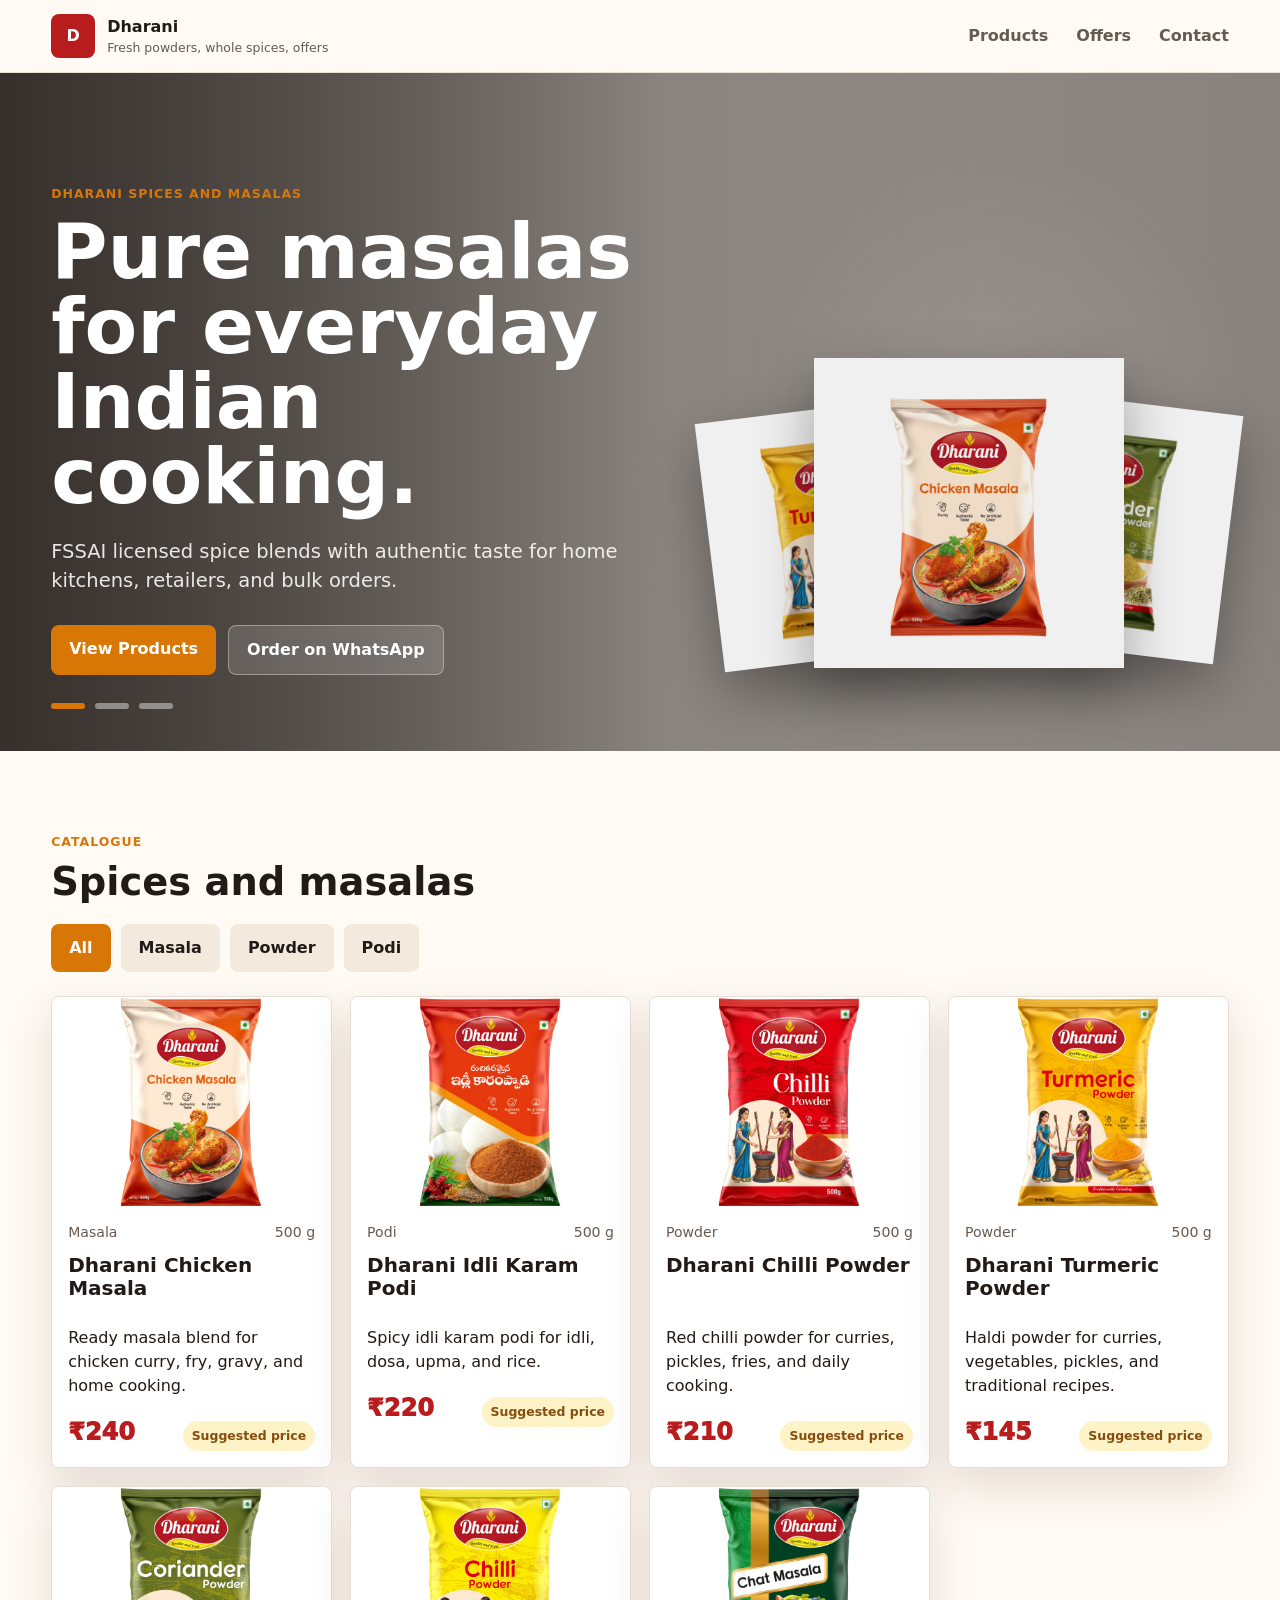
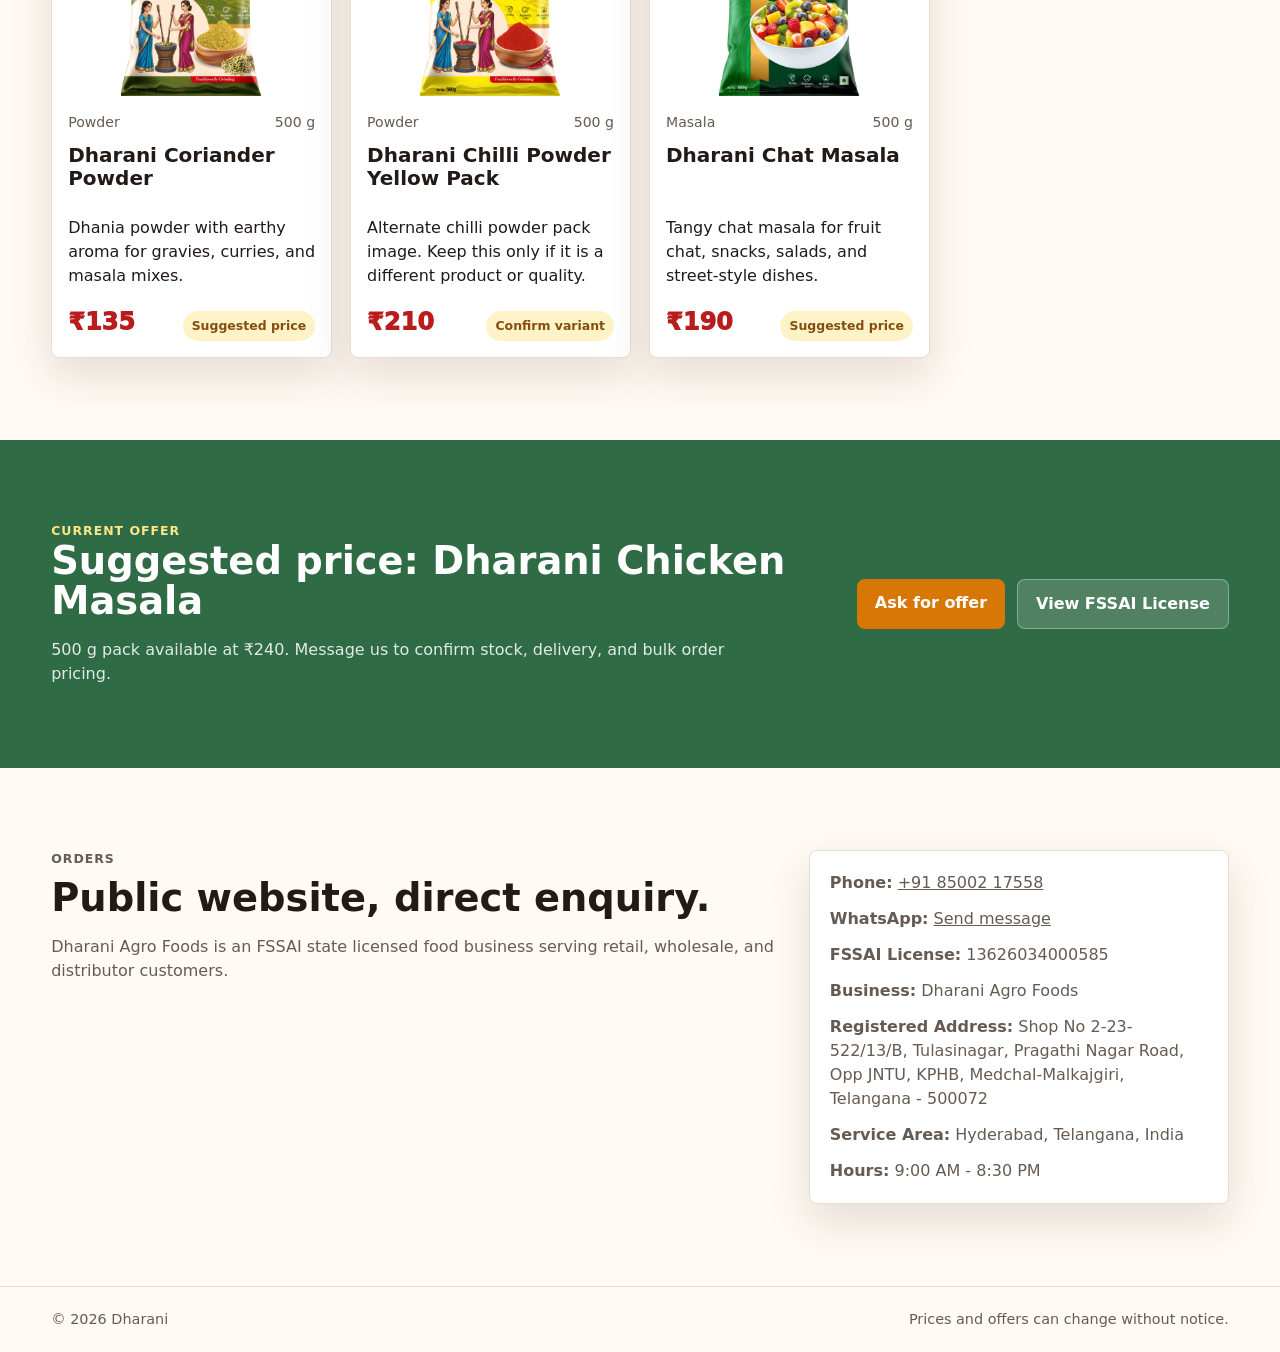
==== commit e21ed441: "Remove hero highlight badges" ====
--- a/index.html
+++ b/index.html
@@ -34,11 +34,6 @@
           <div class="hero-actions">
             <a class="button primary" href="#products">View Products</a>
             <a class="button secondary" id="whatsappHero" href="#contact">Order on WhatsApp</a>
-          </div>
-          <div class="hero-badges" aria-label="Dharani quality highlights">
-            <span>Pure spice blends</span>
-            <span>Traditional grinding taste</span>
-            <span>Direct WhatsApp orders</span>
           </div>
           <div class="hero-dots" aria-label="Featured banner slides">
             <button class="hero-dot active" type="button" data-slide="0" aria-label="Show pure masalas slide"></button>
--- a/styles.css
+++ b/styles.css
@@ -186,26 +186,6 @@
   margin-top: 30px;
 }
 
-.hero-badges {
-  display: flex;
-  flex-wrap: wrap;
-  gap: 8px;
-  margin-top: 18px;
-}
-
-.hero-badges span {
-  display: inline-flex;
-  align-items: center;
-  min-height: 34px;
-  border: 1px solid rgba(255, 255, 255, 0.28);
-  border-radius: 999px;
-  padding: 7px 11px;
-  background: rgba(255, 255, 255, 0.12);
-  color: rgba(255, 255, 255, 0.92);
-  font-size: 0.85rem;
-  font-weight: 800;
-}
-
 .hero-dots {
   display: flex;
   gap: 10px;
@@ -462,8 +442,4 @@
     width: 170px;
   }
 
-  .hero-badges span {
-    min-height: 32px;
-    font-size: 0.78rem;
-  }
-}
+}
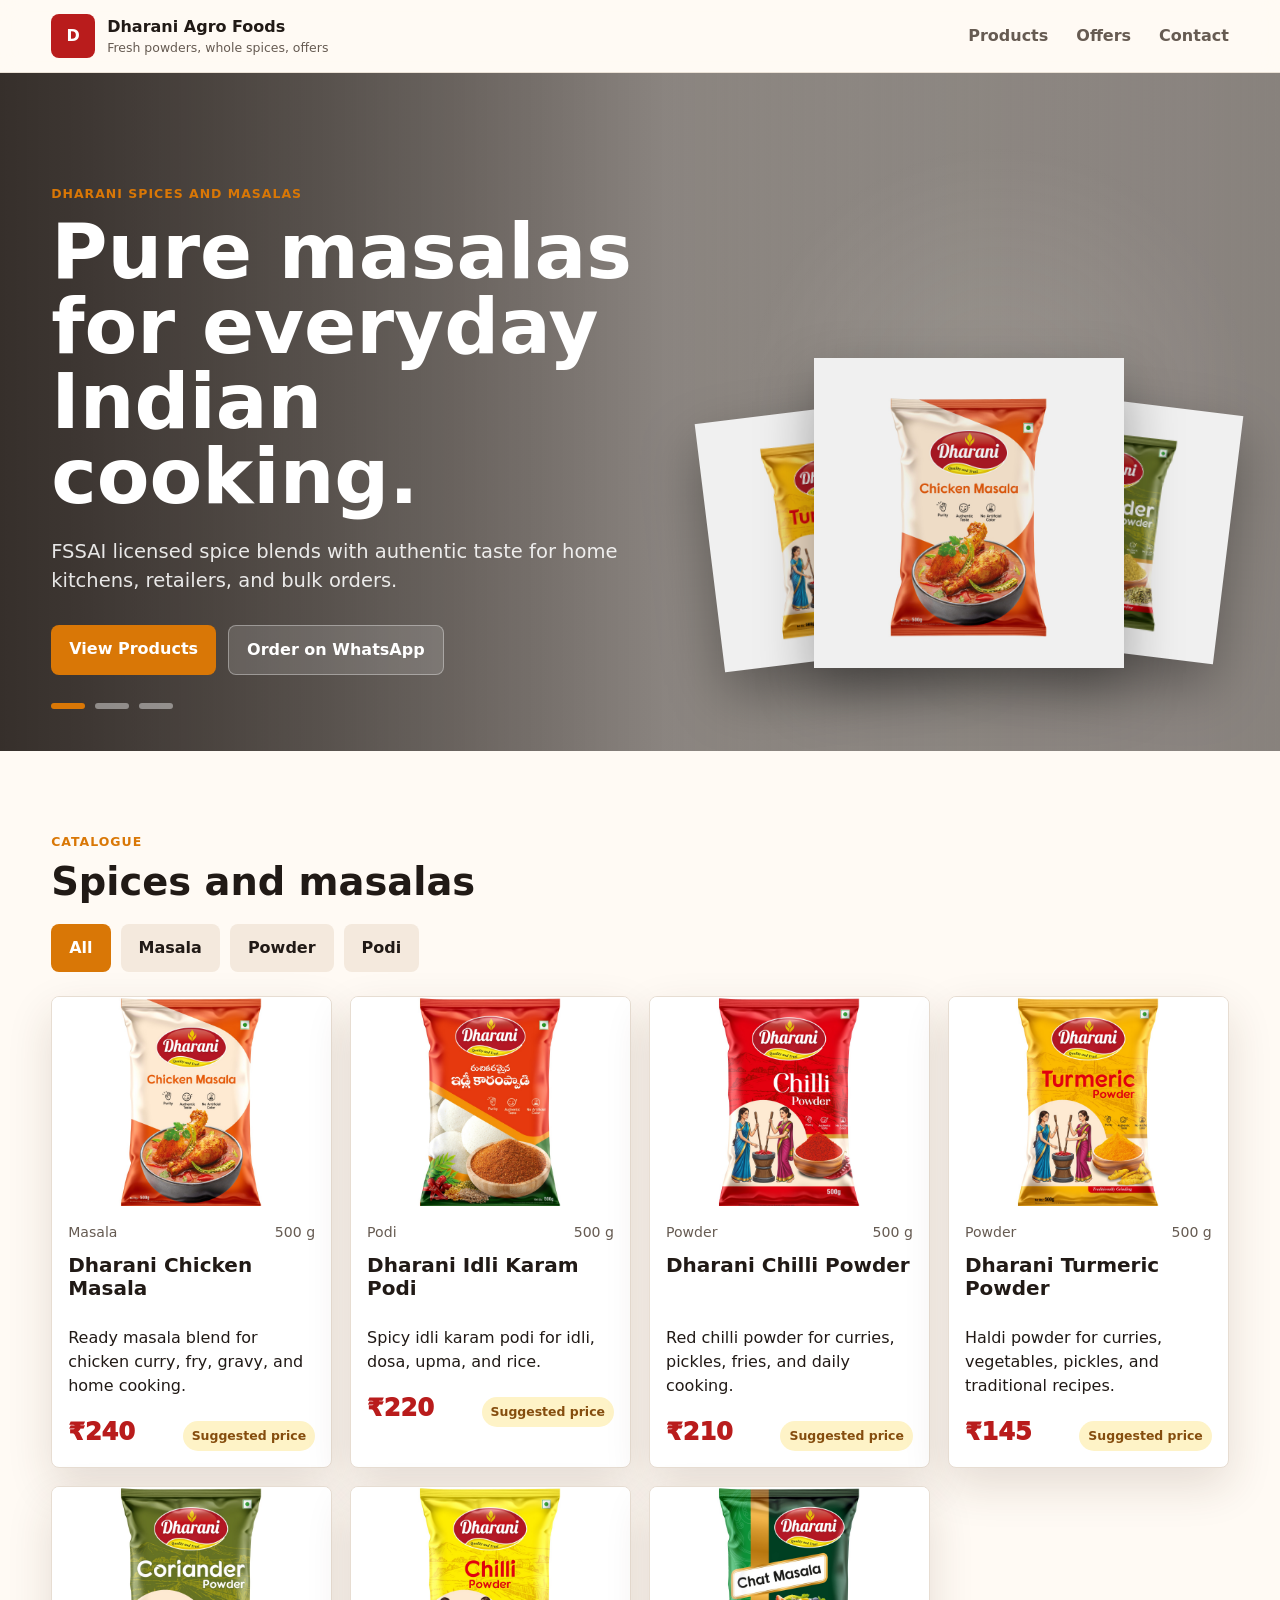
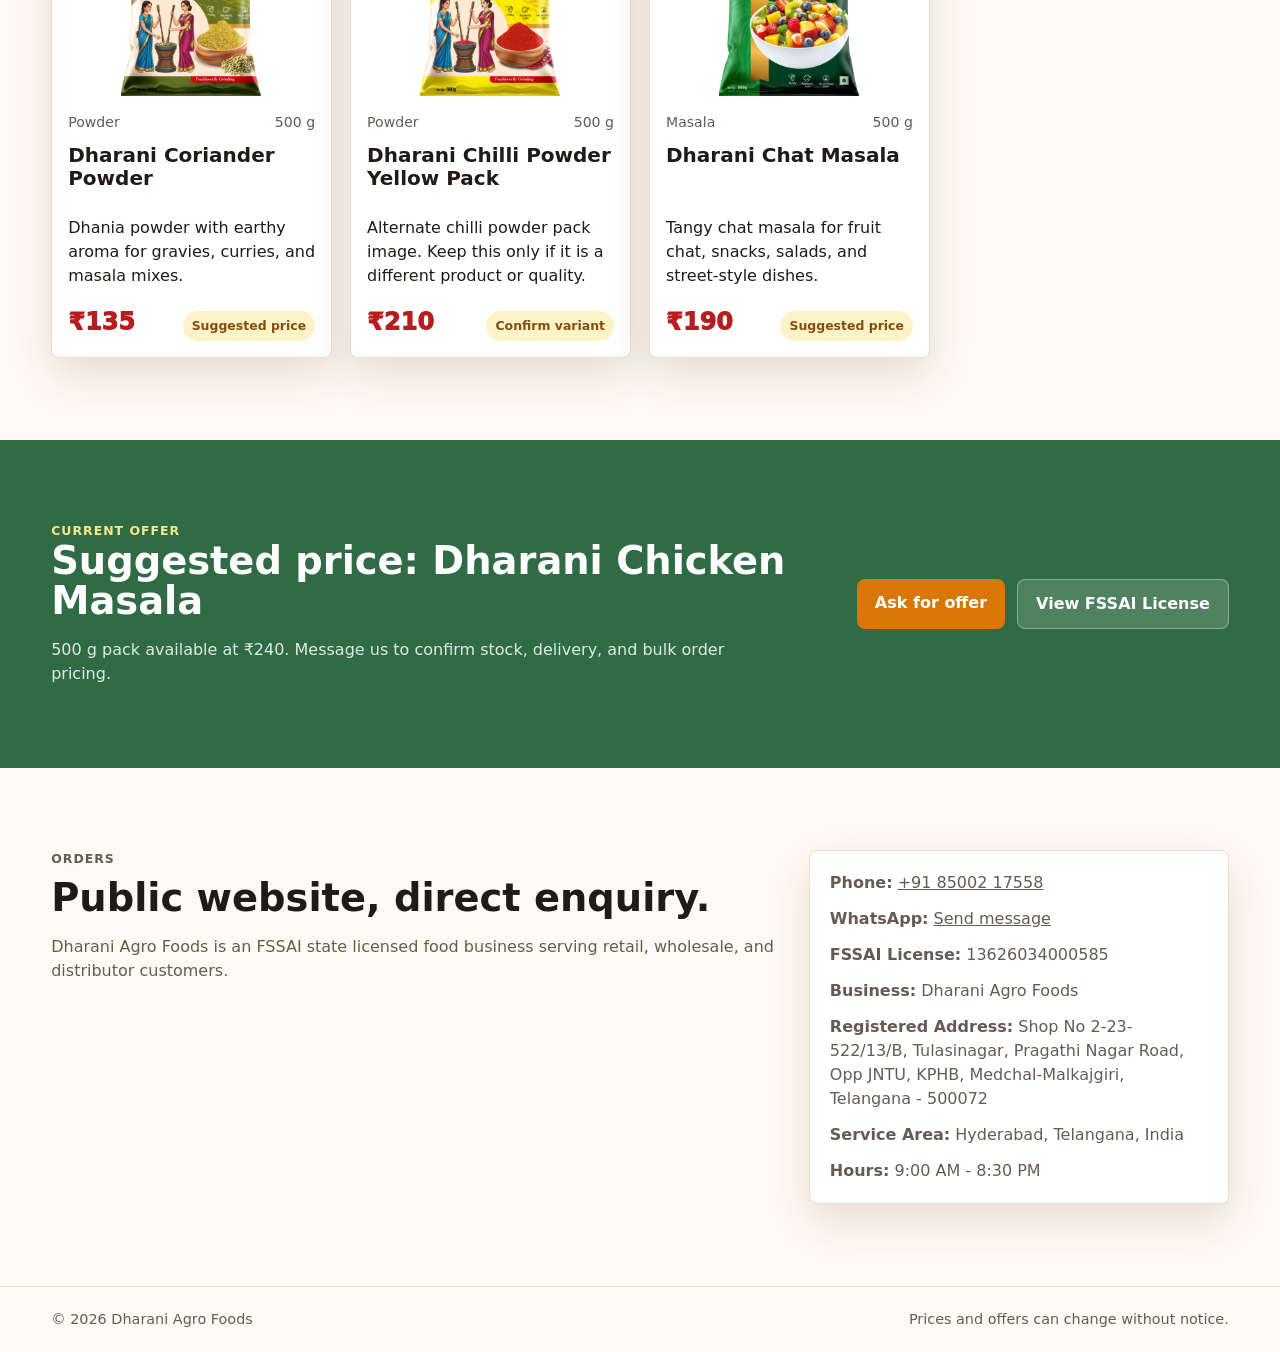
==== commit 6f38560e: "Update brand name to Dharani Agro Foods" ====
--- a/index.html
+++ b/index.html
@@ -3,18 +3,18 @@
   <head>
     <meta charset="utf-8">
     <meta name="viewport" content="width=device-width, initial-scale=1">
-    <meta name="description" content="Dharani fresh Indian spices and masalas with public offers, prices, and direct WhatsApp ordering.">
-    <title>Dharani Spices and Masalas</title>
+    <meta name="description" content="Dharani Agro Foods fresh Indian spices and masalas with public offers, prices, and direct WhatsApp ordering.">
+    <title>Dharani Agro Foods</title>
     <link rel="preconnect" href="https://images.unsplash.com">
     <link rel="stylesheet" href="styles.css">
     <script src="https://identity.netlify.com/v1/netlify-identity-widget.js"></script>
   </head>
   <body>
     <header class="site-header">
-      <a class="brand" href="#top" aria-label="Dharani home">
+      <a class="brand" href="#top" aria-label="Dharani Agro Foods home">
         <span class="brand-mark">D</span>
         <span>
-          <strong>Dharani</strong>
+          <strong>Dharani Agro Foods</strong>
           <small>Fresh powders, whole spices, offers</small>
         </span>
       </a>
@@ -93,7 +93,7 @@
     </main>
 
     <footer class="footer">
-      <span>&copy; <span id="year"></span> Dharani</span>
+      <span>&copy; <span id="year"></span> Dharani Agro Foods</span>
       <span>Prices and offers can change without notice.</span>
     </footer>
 
